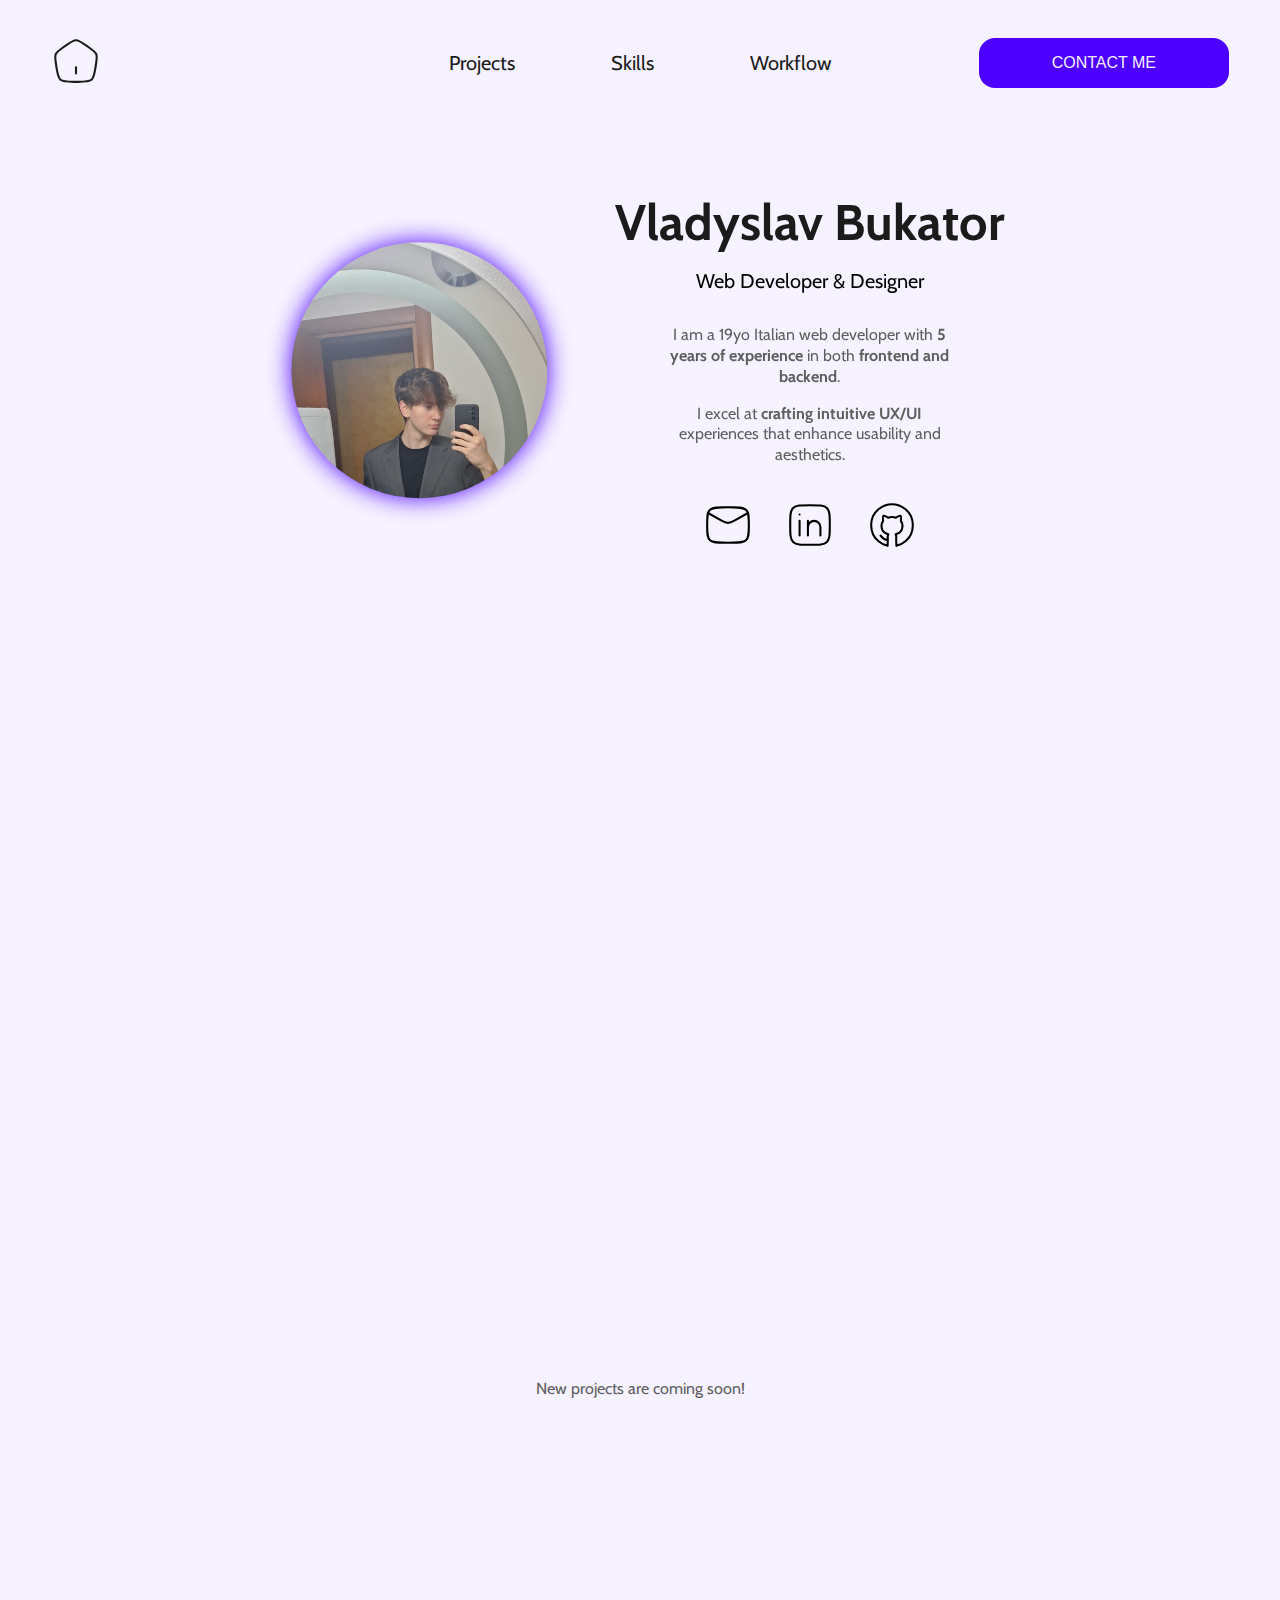
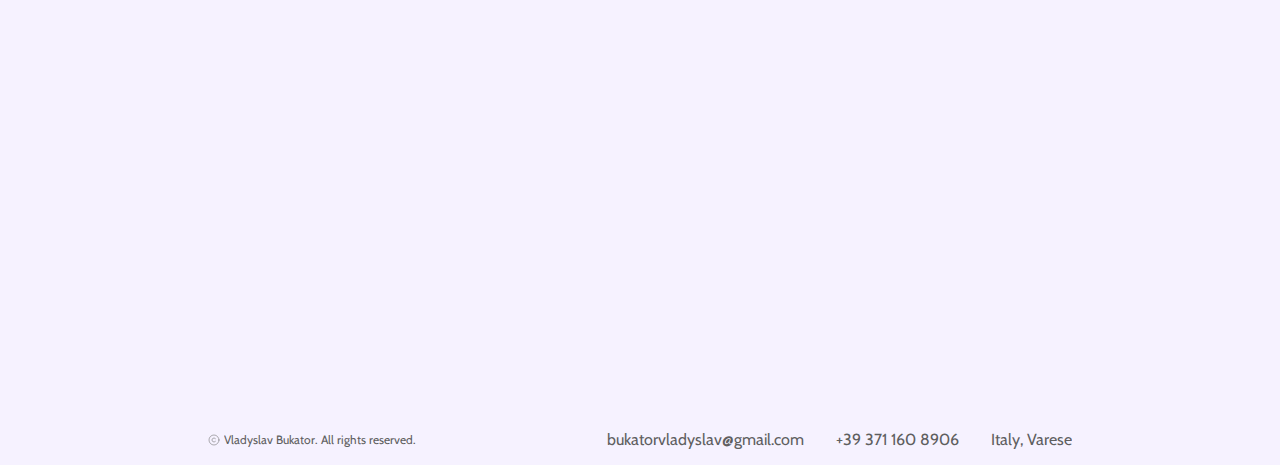
==== index.html @ 3d9e233d "rename" ====
<!DOCTYPE html>
<html lang="en">
    <head>
        <meta charset="UTF-8" />
        <meta name="viewport" content="width=device-width, initial-scale=1.0" />
        <link rel="stylesheet" href="styles.css" />
        <link rel="stylesheet" href="home.css" />
        <link rel="shortcut icon" href="favicon.png" type="image/x-icon" />
        <title>Portfolio</title>
    </head>
    <body>
        <header class="navbar-laptop">
            <nav>
                <div class="home-icon">
                    <a href="index.html">
                        <svg
                            xmlns="http://www.w3.org/2000/svg"
                            viewBox="0 0 24 24"
                            width=""
                            height=""
                            color="#000000"
                            fill="none"
                        >
                            <path
                                d="M2.35157 13.2135C1.99855 10.9162 1.82204 9.76763 2.25635 8.74938C2.69065 7.73112 3.65421 7.03443 5.58132 5.64106L7.02117 4.6C9.41847 2.86667 10.6171 2 12.0002 2C13.3832 2 14.5819 2.86667 16.9792 4.6L18.419 5.64106C20.3462 7.03443 21.3097 7.73112 21.744 8.74938C22.1783 9.76763 22.0018 10.9162 21.6488 13.2135L21.3478 15.1724C20.8473 18.4289 20.5971 20.0572 19.4292 21.0286C18.2613 22 16.5538 22 13.139 22H10.8614C7.44652 22 5.73909 22 4.57118 21.0286C3.40327 20.0572 3.15305 18.4289 2.65261 15.1724L2.35157 13.2135Z"
                                stroke="currentColor"
                                stroke-width="1"
                                stroke-linejoin="round"
                            />
                            <path
                                class="line"
                                d="M12.0002 18L12.0002 15"
                                stroke="currentColor"
                                stroke-width="1"
                                stroke-linecap="round"
                            />
                        </svg>
                    </a>
                </div>

                <div class="navbar-text">
                    <a class="navtext" href="#projects">Projects</a>
                    <a class="navtext" href="#skills">Skills</a>
                    <a class="navtext" href="#workflow">Workflow</a>
                </div>

                <a href="mailto:bukatorvladyslav@gmail.com">
                    <button class="button">CONTACT ME</button>
                </a>
            </nav>
        </header>

        <header class="navbar-mobile">
            <nav>
                <div class="home-icon">
                    <a href="index.html">
                        <svg
                            xmlns="http://www.w3.org/2000/svg"
                            viewBox="0 0 24 24"
                            width=""
                            height=""
                            color="#000000"
                            fill="none"
                        >
                            <path
                                d="M2.35157 13.2135C1.99855 10.9162 1.82204 9.76763 2.25635 8.74938C2.69065 7.73112 3.65421 7.03443 5.58132 5.64106L7.02117 4.6C9.41847 2.86667 10.6171 2 12.0002 2C13.3832 2 14.5819 2.86667 16.9792 4.6L18.419 5.64106C20.3462 7.03443 21.3097 7.73112 21.744 8.74938C22.1783 9.76763 22.0018 10.9162 21.6488 13.2135L21.3478 15.1724C20.8473 18.4289 20.5971 20.0572 19.4292 21.0286C18.2613 22 16.5538 22 13.139 22H10.8614C7.44652 22 5.73909 22 4.57118 21.0286C3.40327 20.0572 3.15305 18.4289 2.65261 15.1724L2.35157 13.2135Z"
                                stroke="currentColor"
                                stroke-width="1"
                                stroke-linejoin="round"
                            />
                            <path
                                class="line"
                                d="M12.0002 18L12.0002 15"
                                stroke="currentColor"
                                stroke-width="1"
                                stroke-linecap="round"
                            />
                        </svg>
                    </a>
                </div>

                <div class="menu-icon" id="menu" onclick="openMenu()">
                    <svg
                        xmlns="http://www.w3.org/2000/svg"
                        viewBox="0 0 24 24"
                        width=""
                        height=""
                        color="#000000"
                        fill="none"
                    >
                        <path
                            id="lineToggle"
                            d="M4 5L16 5"
                            stroke="currentColor"
                            stroke-width="1"
                            stroke-linecap="round"
                            stroke-linejoin="round"
                        />
                        <path
                            d="M4 12L20 12"
                            stroke="currentColor"
                            stroke-width="1"
                            stroke-linecap="round"
                            stroke-linejoin="round"
                        />
                        <path
                            id="lineToggle2"
                            d="M4 19L12 19"
                            stroke="currentColor"
                            stroke-width="1"
                            stroke-linecap="round"
                            stroke-linejoin="round"
                        />
                    </svg>
                </div>
            </nav>

            <div class="menu-content" id="menuContent">
                <div class="links">
                    <a class="navtext" href="#projects" onclick="openMenu()"
                        >Projects</a
                    >
                    <a class="navtext" href="#skills" onclick="openMenu()"
                        >Skills</a
                    >
                    <a class="navtext" href="#workflow" onclick="openMenu()"
                        >Workflow</a
                    >
                    <a
                        class="navtext"
                        href="mailto:bukatorvladyslav@gmail.com"
                        onclick="openMenu()"
                        >Contact Me</a
                    >
                </div>
            </div>
        </header>

        <div class="layout-grid">
            <section class="hero">
                <div class="hero-content hidden">
                    <div class="profile-picture">
                        <img src="profile-pic.jpg" alt="" />
                    </div>
                    <div class="info">
                        <div class="top">
                            <h1>Vladyslav Bukator</h1>
                            <p>Web Developer & Designer</p>
                        </div>
                        <div class="middle">
                            <p>
                                I am a 19yo Italian web developer with
                                <strong>5 years of experience</strong> in both
                                <strong>frontend and backend</strong>.
                            </p>
                            <p>
                                I excel at
                                <strong>crafting intuitive UX/UI</strong>
                                experiences that enhance usability and
                                aesthetics.
                            </p>
                        </div>
                        <div class="bottom">
                            <a href="mailto:bukatorvladyslav@gmail.com">
                                <svg
                                    xmlns="http://www.w3.org/2000/svg"
                                    viewBox="0 0 24 24"
                                    width=""
                                    height=""
                                    color="#000000"
                                    fill="none"
                                >
                                    <path
                                        d="M2.01577 13.4756C2.08114 16.5412 2.11383 18.0739 3.24496 19.2094C4.37608 20.3448 5.95033 20.3843 9.09883 20.4634C11.0393 20.5122 12.9607 20.5122 14.9012 20.4634C18.0497 20.3843 19.6239 20.3448 20.7551 19.2094C21.8862 18.0739 21.9189 16.5412 21.9842 13.4756C22.0053 12.4899 22.0053 11.5101 21.9842 10.5244C21.9189 7.45886 21.8862 5.92609 20.7551 4.79066C19.6239 3.65523 18.0497 3.61568 14.9012 3.53657C12.9607 3.48781 11.0393 3.48781 9.09882 3.53656C5.95033 3.61566 4.37608 3.65521 3.24495 4.79065C2.11382 5.92608 2.08114 7.45885 2.01576 10.5244C1.99474 11.5101 1.99475 12.4899 2.01577 13.4756Z"
                                        stroke="currentColor"
                                        stroke-width="1"
                                        stroke-linejoin="round"
                                    />
                                    <path
                                        class="svg-line"
                                        d="M2 6L8.91302 9.91697C11.4616 11.361 12.5384 11.361 15.087 9.91697L22 6"
                                        stroke="currentColor"
                                        stroke-width="1"
                                        stroke-linejoin="round"
                                    />
                                </svg>
                            </a>

                            <a
                                href="https://www.linkedin.com/in/vladyslav-bukator-992354337/"
                                target="_blank"
                                ><svg
                                    xmlns="http://www.w3.org/2000/svg"
                                    viewBox="0 0 24 24"
                                    width=""
                                    height=""
                                    color="#000000"
                                    fill="none"
                                >
                                    <path
                                        d="M2.5 12C2.5 7.52166 2.5 5.28249 3.89124 3.89124C5.28249 2.5 7.52166 2.5 12 2.5C16.4783 2.5 18.7175 2.5 20.1088 3.89124C21.5 5.28249 21.5 7.52166 21.5 12C21.5 16.4783 21.5 18.7175 20.1088 20.1088C18.7175 21.5 16.4783 21.5 12 21.5C7.52166 21.5 5.28249 21.5 3.89124 20.1088C2.5 18.7175 2.5 16.4783 2.5 12Z"
                                        stroke="currentColor"
                                        stroke-width="1"
                                        stroke-linejoin="round"
                                    />
                                    <path
                                        class="svg-line"
                                        d="M7 10V17"
                                        stroke="currentColor"
                                        stroke-width="1"
                                        stroke-linecap="round"
                                        stroke-linejoin="round"
                                    />
                                    <path
                                        class="svg-line"
                                        d="M11 13V17M11 13C11 11.3431 12.3431 10 14 10C15.6569 10 17 11.3431 17 13V17M11 13V10"
                                        stroke="currentColor"
                                        stroke-width=""
                                        stroke-linecap="round"
                                        stroke-linejoin="round"
                                    />
                                    <path
                                        class="svg-line"
                                        d="M7.00801 7L6.99902 7"
                                        stroke="currentColor"
                                        stroke-width="1"
                                        stroke-linecap="round"
                                        stroke-linejoin="round"
                                    />
                                </svg>
                            </a>

                            <a
                                href="https://github.com/Vladdddy"
                                target="_blank"
                            >
                                <svg
                                    xmlns="http://www.w3.org/2000/svg"
                                    viewBox="0 0 24 24"
                                    width=""
                                    height=""
                                    color="#000000"
                                    fill="none"
                                >
                                    <path
                                        d="M6.51734 17.1132C6.91177 17.6905 8.10883 18.9228 9.74168 19.2333M9.86428 22C8.83582 21.8306 2 19.6057 2 12.0926C2 5.06329 8.0019 2 12.0008 2C15.9996 2 22 5.06329 22 12.0926C22 19.6057 15.1642 21.8306 14.1357 22C14.1357 22 13.9267 18.5826 14.0487 17.9969C14.1706 17.4113 13.7552 16.4688 13.7552 16.4688C14.7262 16.1055 16.2043 15.5847 16.7001 14.1874C17.0848 13.1032 17.3268 11.5288 16.2508 10.0489C16.2508 10.0489 16.5318 7.65809 15.9996 7.56548C15.4675 7.47287 13.8998 8.51192 13.8998 8.51192C13.4432 8.38248 12.4243 8.13476 12.0018 8.17939C11.5792 8.13476 10.5568 8.38248 10.1002 8.51192C10.1002 8.51192 8.53249 7.47287 8.00036 7.56548C7.46823 7.65809 7.74917 10.0489 7.74917 10.0489C6.67316 11.5288 6.91516 13.1032 7.2999 14.1874C7.79575 15.5847 9.27384 16.1055 10.2448 16.4688C10.2448 16.4688 9.82944 17.4113 9.95135 17.9969C10.0733 18.5826 9.86428 22 9.86428 22Z"
                                        stroke="currentColor"
                                        stroke-width="1"
                                        stroke-linecap="round"
                                        stroke-linejoin="round"
                                    />
                                </svg>
                            </a>
                        </div>
                    </div>
                </div>
            </section>

            <section class="projects-section" id="projects">
                <div class="projects-content">
                    <div class="project-div hidden">
                        <a href="tailor.html">
                            <div class="img-project">
                                <img src="img-projects/tailor.jpg" alt="" />
                            </div>
                        </a>

                        <div class="info-project">
                            <h1>Giovanna & Graciela Sartoria</h1>
                            <p>
                                A refined and elegant website for a local
                                tailor's shop.
                            </p>
                            <div class="buttons">
                                <a href="tailor.html">
                                    <button class="button read-more-btn">
                                        read more
                                        <svg
                                            xmlns="http://www.w3.org/2000/svg"
                                            viewBox="0 0 24 24"
                                            width=""
                                            height=""
                                            color="#000000"
                                            fill="none"
                                        >
                                            <path
                                                d="M20.0001 11.9998L4.00012 11.9998"
                                                stroke="currentColor"
                                                stroke-width="1.5"
                                                stroke-linecap="round"
                                                stroke-linejoin="round"
                                            />
                                            <path
                                                d="M15.0003 17C15.0003 17 20.0002 13.3176 20.0002 12C20.0002 10.6824 15.0002 7 15.0002 7"
                                                stroke="currentColor"
                                                stroke-width="1.5"
                                                stroke-linecap="round"
                                                stroke-linejoin="round"
                                            />
                                        </svg>
                                    </button>
                                </a>

                                <button
                                    class="button live"
                                    title="Project is not yet online"
                                >
                                    live website
                                    <svg
                                        xmlns="http://www.w3.org/2000/svg"
                                        viewBox="0 0 24 24"
                                        width=""
                                        height=""
                                        color="#000000"
                                        fill="none"
                                    >
                                        <path
                                            d="M18.8906 12.846C18.5371 14.189 16.8667 15.138 13.5257 17.0361C10.296 18.8709 8.6812 19.7884 7.37983 19.4196C6.8418 19.2671 6.35159 18.9776 5.95624 18.5787C5 17.6139 5 15.7426 5 12C5 8.2574 5 6.3861 5.95624 5.42132C6.35159 5.02245 6.8418 4.73288 7.37983 4.58042C8.6812 4.21165 10.296 5.12907 13.5257 6.96393C16.8667 8.86197 18.5371 9.811 18.8906 11.154C19.0365 11.7084 19.0365 12.2916 18.8906 12.846Z"
                                            stroke="currentColor"
                                            stroke-width="1.5"
                                            stroke-linejoin="round"
                                        />
                                    </svg>
                                </button>
                            </div>
                        </div>
                    </div>

                    <div class="project-div hidden">
                        <a href="samsung.html">
                            <div class="img-project">
                                <img src="img-projects/samsung.jpg" alt="" />
                            </div>
                        </a>

                        <div class="info-project">
                            <h1>Samsung Galaxy Book3 360</h1>
                            <p>
                                A promotional website showcasing Samsung's
                                notebook.
                            </p>
                            <div class="buttons">
                                <a href="samsung.html">
                                    <button class="button read-more-btn">
                                        read more
                                        <svg
                                            xmlns="http://www.w3.org/2000/svg"
                                            viewBox="0 0 24 24"
                                            width=""
                                            height=""
                                            color="#000000"
                                            fill="none"
                                        >
                                            <path
                                                d="M20.0001 11.9998L4.00012 11.9998"
                                                stroke="currentColor"
                                                stroke-width="1.5"
                                                stroke-linecap="round"
                                                stroke-linejoin="round"
                                            />
                                            <path
                                                d="M15.0003 17C15.0003 17 20.0002 13.3176 20.0002 12C20.0002 10.6824 15.0002 7 15.0002 7"
                                                stroke="currentColor"
                                                stroke-width="1.5"
                                                stroke-linecap="round"
                                                stroke-linejoin="round"
                                            />
                                        </svg>
                                    </button>
                                </a>

                                <button
                                    class="button live"
                                    title="Project is not yet online"
                                >
                                    live website
                                    <svg
                                        xmlns="http://www.w3.org/2000/svg"
                                        viewBox="0 0 24 24"
                                        width=""
                                        height=""
                                        color="#000000"
                                        fill="none"
                                    >
                                        <path
                                            d="M18.8906 12.846C18.5371 14.189 16.8667 15.138 13.5257 17.0361C10.296 18.8709 8.6812 19.7884 7.37983 19.4196C6.8418 19.2671 6.35159 18.9776 5.95624 18.5787C5 17.6139 5 15.7426 5 12C5 8.2574 5 6.3861 5.95624 5.42132C6.35159 5.02245 6.8418 4.73288 7.37983 4.58042C8.6812 4.21165 10.296 5.12907 13.5257 6.96393C16.8667 8.86197 18.5371 9.811 18.8906 11.154C19.0365 11.7084 19.0365 12.2916 18.8906 12.846Z"
                                            stroke="currentColor"
                                            stroke-width="1.5"
                                            stroke-linejoin="round"
                                        />
                                    </svg>
                                </button>
                            </div>
                        </div>
                    </div>

                    <p class="projects-text">New projects are coming soon!</p>
                </div>
            </section>

            <section class="skills-section" id="skills">
                <div class="title-skills hidden">
                    <h1>Key Strengths</h1>
                    <p>
                        I approach my work with professionalism and dedication.
                        These are my areas of expertise.
                    </p>
                </div>

                <div class="skills-cont">
                    <div class="skill-div hidden">
                        <div class="big-skill-title">
                            <h1>UX/UI Design</h1>
                            <div class="absolute-img">
                                <img src="img-skills/web-design.png" alt="" />
                            </div>
                        </div>
                        <div class="list">
                            <div class="element">
                                <p class="skill-num">01.</p>
                                <p>Wireframing</p>
                            </div>

                            <div class="element">
                                <p class="skill-num">02.</p>
                                <p>Prototyping</p>
                            </div>

                            <div class="element">
                                <p class="skill-num">03.</p>
                                <p>Figma</p>
                            </div>

                            <div class="element">
                                <p class="skill-num">04.</p>
                                <p>Photoshop</p>
                            </div>

                            <div class="element">
                                <p class="skill-num">05.</p>
                                <p>Illustrator</p>
                            </div>
                        </div>
                    </div>

                    <div class="skill-div reverse hidden">
                        <div class="list">
                            <div class="element">
                                <p class="skill-num">01.</p>
                                <p>HTML</p>
                            </div>

                            <div class="element">
                                <p class="skill-num">02.</p>
                                <p>CSS</p>
                            </div>

                            <div class="element">
                                <p class="skill-num">03.</p>
                                <p>Javascript</p>
                            </div>

                            <div class="element">
                                <p class="skill-num">04.</p>
                                <p>Typescript</p>
                            </div>
                        </div>
                        <div class="big-skill-title">
                            <h1>Web Dev</h1>
                            <div class="absolute-img">
                                <img src="img-skills/responsive.png" alt="" />
                            </div>
                        </div>
                    </div>

                    <div class="skill-div hidden">
                        <div class="big-skill-title">
                            <h1>Backend</h1>
                            <div class="absolute-img">
                                <img
                                    src="img-skills/tools-and-utensils.png"
                                    alt=""
                                />
                            </div>
                        </div>
                        <div class="list">
                            <div class="element">
                                <p class="skill-num">01.</p>
                                <p>Java</p>
                            </div>

                            <div class="element">
                                <p class="skill-num">02.</p>
                                <p>Python</p>
                            </div>

                            <div class="element">
                                <p class="skill-num">03.</p>
                                <p>C</p>
                            </div>

                            <div class="element">
                                <p class="skill-num">04.</p>
                                <p>Php</p>
                            </div>

                            <div class="element">
                                <p class="skill-num">05.</p>
                                <p>SQL</p>
                            </div>
                        </div>
                    </div>

                    <div class="skill-div reverse hidden">
                        <div class="list">
                            <div class="element">
                                <p class="skill-num">01.</p>
                                <p>Git</p>
                            </div>

                            <div class="element">
                                <p class="skill-num">02.</p>
                                <p>Github</p>
                            </div>
                        </div>
                        <div class="big-skill-title">
                            <h1>Version Control</h1>
                            <div class="absolute-img">
                                <img src="img-skills/git.png" alt="" />
                            </div>
                        </div>
                    </div>
                </div>
            </section>

            <section class="workflow-section" id="workflow">
                <div class="accordion-content hidden">
                    <div class="accordion-element" onclick="accordion1()">
                        <div class="top">
                            <div class="left">
                                <p>01.</p>
                                <div class="title-workflow">
                                    <svg
                                        xmlns="http://www.w3.org/2000/svg"
                                        viewBox="0 0 24 24"
                                        width=""
                                        height=""
                                        color="#000000"
                                        fill="none"
                                    >
                                        <path
                                            d="M16.0001 16.5L20 20.5"
                                            stroke="currentColor"
                                            stroke-width="1"
                                            stroke-linecap="round"
                                            stroke-linejoin="round"
                                        />
                                        <path
                                            d="M18 11.5C18 15.366 14.866 18.5 11 18.5C7.13401 18.5 4 15.366 4 11.5C4 7.63404 7.13401 4.50003 11 4.50003"
                                            stroke="currentColor"
                                            stroke-width="1"
                                            stroke-linecap="round"
                                            stroke-linejoin="round"
                                        />
                                        <path
                                            d="M15.5 3.50003L15.7579 4.19706C16.0961 5.11105 16.2652 5.56805 16.5986 5.90142C16.932 6.2348 17.389 6.4039 18.303 6.74211L19 7.00003L18.303 7.25795C17.389 7.59616 16.932 7.76527 16.5986 8.09864C16.2652 8.43201 16.0961 8.88901 15.7579 9.803L15.5 10.5L15.2421 9.803C14.9039 8.88901 14.7348 8.43201 14.4014 8.09864C14.068 7.76527 13.611 7.59616 12.697 7.25795L12 7.00003L12.697 6.74211C13.611 6.4039 14.068 6.2348 14.4014 5.90142C14.7348 5.56805 14.9039 5.11105 15.2421 4.19706L15.5 3.50003Z"
                                            stroke="currentColor"
                                            stroke-width="1"
                                            stroke-linecap="round"
                                            stroke-linejoin="round"
                                        />
                                    </svg>
                                    <h1>UX Research</h1>
                                </div>
                            </div>

                            <svg
                                xmlns="http://www.w3.org/2000/svg"
                                viewBox="0 0 24 24"
                                width=""
                                height=""
                                color="#000000"
                                fill="none"
                            >
                                <path
                                    id="addLine1"
                                    class="add-line"
                                    d="M12 4V20"
                                    stroke="currentColor"
                                    stroke-width="2"
                                    stroke-linecap="round"
                                    stroke-linejoin="round"
                                />
                                <path
                                    d="M4 12H20"
                                    stroke="currentColor"
                                    stroke-width="2"
                                    stroke-linecap="round"
                                    stroke-linejoin="round"
                                />
                            </svg>
                        </div>

                        <div class="bottom" id="bottom1">
                            <p>
                                I approach UX research with a user-centered
                                mindset, ensuring that every design decision is
                                backed by data and real user insights.
                            </p>
                            <p>
                                My process begins with understanding the target
                                audience through competitor analysis, user
                                interviews, and surveys. I then create user
                                personas and journey maps to identify weak
                                points and opportunities for improvement.
                            </p>
                        </div>
                    </div>

                    <div class="accordion-element" onclick="accordion2()">
                        <div class="top">
                            <div class="left">
                                <p>02.</p>
                                <div class="title-workflow">
                                    <svg
                                        xmlns="http://www.w3.org/2000/svg"
                                        viewBox="0 0 24 24"
                                        width=""
                                        height=""
                                        color="#000000"
                                        fill="none"
                                    >
                                        <path
                                            d="M12.4417 14.553L10.1358 17.2531C9.14121 18.4177 8.6439 19 8 19C7.3561 19 6.85879 18.4177 5.86418 17.2531L3.55829 14.553C2.51943 13.3366 2 12.7284 2 12C2 11.2716 2.51943 10.6634 3.55829 9.44699L5.86418 6.74694C6.85879 5.58231 7.3561 5 8 5C8.6439 5 9.14121 5.58231 10.1358 6.74694L12.4417 9.44699C13.4806 10.6634 14 11.2716 14 12C14 12.7284 13.4806 13.3366 12.4417 14.553Z"
                                            stroke="currentColor"
                                            stroke-width="1"
                                            stroke-linecap="round"
                                            stroke-linejoin="round"
                                        />
                                        <path
                                            d="M13 19L16.5118 14.6032C17.5039 13.361 18 12.7398 18 12C18 11.2602 17.5039 10.639 16.5118 9.39683L13 5"
                                            stroke="currentColor"
                                            stroke-width="1"
                                            stroke-linecap="round"
                                            stroke-linejoin="round"
                                        />
                                        <path
                                            d="M17 19L20.5118 14.6032C21.5039 13.361 22 12.7398 22 12C22 11.2602 21.5039 10.639 20.5118 9.39683L17 5"
                                            stroke="currentColor"
                                            stroke-width="1"
                                            stroke-linecap="round"
                                            stroke-linejoin="round"
                                        />
                                    </svg>
                                    <h1>Wireframe and Prototyping</h1>
                                </div>
                            </div>

                            <svg
                                xmlns="http://www.w3.org/2000/svg"
                                viewBox="0 0 24 24"
                                width=""
                                height=""
                                color="#000000"
                                fill="none"
                            >
                                <path
                                    id="addLine2"
                                    class="add-line"
                                    d="M12 4V20"
                                    stroke="currentColor"
                                    stroke-width="2"
                                    stroke-linecap="round"
                                    stroke-linejoin="round"
                                />
                                <path
                                    d="M4 12H20"
                                    stroke="currentColor"
                                    stroke-width="2"
                                    stroke-linecap="round"
                                    stroke-linejoin="round"
                                />
                            </svg>
                        </div>

                        <div class="bottom" id="bottom2">
                            <p>
                                I start by defining the information architecture
                                and layout through low-fidelity wireframes,
                                ensuring a logical and seamless user flow.
                            </p>
                            <p>
                                Using Figma, I create interactive prototypes to
                                simulate real user experiences, allowing for
                                early testing and feedback.
                            </p>
                            <p>
                                This iterative process ensures that the final
                                design is both functional and visually
                                compelling before development begins.
                            </p>
                        </div>
                    </div>

                    <div class="accordion-element" onclick="accordion3()">
                        <div class="top">
                            <div class="left">
                                <p>03.</p>
                                <div class="title-workflow">
                                    <svg
                                        xmlns="http://www.w3.org/2000/svg"
                                        viewBox="0 0 24 24"
                                        width=""
                                        height=""
                                        color="#000000"
                                        fill="none"
                                    >
                                        <path
                                            d="M7.49478 13.753C10.5833 10.1644 17.5788 3.15478 20.5387 3.00445C22.3699 2.82906 18.7218 9.32547 10.0785 16.4339M11.4581 10.0449L13.7157 12.3249M3 20.8546C3.70948 18.3472 3.26187 19.5794 3.50407 16.6919C3.63306 16.2644 3.89258 14.9377 5.51358 14.2765C7.35618 13.5249 8.70698 14.6611 9.05612 15.195C10.0847 16.3102 10.2039 17.6952 9.05612 19.2774C7.9083 20.8596 4.50352 21.2527 3 20.8546Z"
                                            stroke="currentColor"
                                            stroke-width="1"
                                            stroke-linecap="round"
                                            stroke-linejoin="round"
                                        />
                                    </svg>
                                    <h1>Design</h1>
                                </div>
                            </div>

                            <svg
                                xmlns="http://www.w3.org/2000/svg"
                                viewBox="0 0 24 24"
                                width=""
                                height=""
                                color="#000000"
                                fill="none"
                            >
                                <path
                                    id="addLine3"
                                    class="add-line"
                                    d="M12 4V20"
                                    stroke="currentColor"
                                    stroke-width="2"
                                    stroke-linecap="round"
                                    stroke-linejoin="round"
                                />
                                <path
                                    d="M4 12H20"
                                    stroke="currentColor"
                                    stroke-width="2"
                                    stroke-linecap="round"
                                    stroke-linejoin="round"
                                />
                            </svg>
                        </div>

                        <div class="bottom" id="bottom3">
                            <p>
                                Finally, I integrate all the previous steps to
                                create a detailed and well-considered design,
                                informed by thorough research and insights. For
                                each client, I typically present 2 design
                                options, allowing them to choose the one that
                                best aligns with their vision.
                            </p>
                            <p>
                                The design process generally takes between 1 to
                                2 weeks to complete, with smaller projects
                                requiring only a few days for finalization.
                            </p>
                        </div>
                    </div>

                    <div class="accordion-element" onclick="accordion4()">
                        <div class="top">
                            <div class="left">
                                <p>04.</p>
                                <div class="title-workflow">
                                    <svg
                                        xmlns="http://www.w3.org/2000/svg"
                                        viewBox="0 0 24 24"
                                        width=""
                                        height=""
                                        color="#000000"
                                        fill="none"
                                    >
                                        <path
                                            d="M20 14.5V6.5C20 4.61438 20 3.67157 19.4142 3.08579C18.8284 2.5 17.8856 2.5 16 2.5H8C6.11438 2.5 5.17157 2.5 4.58579 3.08579C4 3.67157 4 4.61438 4 6.5V14.5"
                                            stroke="currentColor"
                                            stroke-width="1"
                                            stroke-linecap="round"
                                            stroke-linejoin="round"
                                        />
                                        <path
                                            d="M3.49762 15.5154L4.01953 14.5H19.9518L20.5023 15.5154C21.9452 18.177 22.3046 19.5077 21.7561 20.5039C21.2077 21.5 19.7536 21.5 16.8454 21.5L7.15462 21.5C4.24642 21.5 2.79231 21.5 2.24387 20.5039C1.69543 19.5077 2.05474 18.177 3.49762 15.5154Z"
                                            stroke="currentColor"
                                            stroke-width="1"
                                            stroke-linecap="round"
                                            stroke-linejoin="round"
                                        />
                                        <path
                                            d="M15.5 7L16.4199 7.79289C16.8066 8.12623 17 8.29289 17 8.5C17 8.70711 16.8066 8.87377 16.4199 9.20711L15.5 10"
                                            stroke="currentColor"
                                            stroke-width="1"
                                            stroke-linecap="round"
                                            stroke-linejoin="round"
                                        />
                                        <path
                                            d="M8.5 7L7.58009 7.79289C7.19337 8.12623 7 8.29289 7 8.5C7 8.70711 7.19336 8.87377 7.58009 9.20711L8.5 10"
                                            stroke="currentColor"
                                            stroke-width="1"
                                            stroke-linecap="round"
                                            stroke-linejoin="round"
                                        />
                                        <path
                                            d="M13 6L11 11"
                                            stroke="currentColor"
                                            stroke-width="1"
                                            stroke-linecap="round"
                                            stroke-linejoin="round"
                                        />
                                    </svg>
                                    <h1>Development</h1>
                                </div>
                            </div>

                            <svg
                                xmlns="http://www.w3.org/2000/svg"
                                viewBox="0 0 24 24"
                                width=""
                                height=""
                                color="#000000"
                                fill="none"
                            >
                                <path
                                    id="addLine4"
                                    class="add-line"
                                    d="M12 4V20"
                                    stroke="currentColor"
                                    stroke-width="2"
                                    stroke-linecap="round"
                                    stroke-linejoin="round"
                                />
                                <path
                                    d="M4 12H20"
                                    stroke="currentColor"
                                    stroke-width="2"
                                    stroke-linecap="round"
                                    stroke-linejoin="round"
                                />
                            </svg>
                        </div>

                        <div class="bottom" id="bottom4">
                            <p>
                                Once the design is finalized, I move into the
                                development phase, translating the design into a
                                fully functional website.
                            </p>
                            <p>
                                I write clean, efficient code, ensuring
                                cross-browser compatibility, optimal
                                performance, and responsiveness across all
                                devices.
                            </p>
                            <p>
                                The coding process involves implementing
                                front-end technologies such as HTML, CSS and
                                JavaScript, as well as back-end functionality
                                where needed.
                            </p>
                        </div>
                    </div>
                </div>
            </section>

            <footer>
                <div class="footer-content">
                    <div class="copyright">
                        <svg
                            xmlns="http://www.w3.org/2000/svg"
                            width=""
                            height=""
                            viewBox="0 0 24 24"
                            fill="none"
                            stroke="currentColor"
                            stroke-width="1"
                            stroke-linecap="round"
                            stroke-linejoin="round"
                            class="lucide lucide-copyright"
                        >
                            <circle cx="12" cy="12" r="10" />
                            <path d="M14.83 14.83a4 4 0 1 1 0-5.66" />
                        </svg>
                        <p>Vladyslav Bukator. All rights reserved.</p>
                    </div>
                    <div class="tags">
                        <p>bukatorvladyslav@gmail.com</p>
                        <p>+39 371 160 8906</p>
                        <p>Italy, Varese</p>
                    </div>
                </div>
            </footer>
        </div>

        <script src="script.js"></script>
        <script defer src="scroll.js"></script>
    </body>
</html>
---- styles.css ----
@import url("https://fonts.googleapis.com/css2?family=Cabin:ital,wght@0,400..700;1,400..700&display=swap");

* {
    box-sizing: border-box;
    margin: 0;
    padding: 0;
    overflow-x: hidden;
}

html {
    scroll-behavior: smooth;
}

::-webkit-scrollbar {
    width: 8px;
}

::selection {
    color: var(--background-color);
    background-color: var(--primary-color);
}

::-webkit-scrollbar-track {
    background: var(--primary-color-hover);
}

::-webkit-scrollbar-thumb {
    background: var(--primary-color);
}

::-webkit-scrollbar-thumb:hover {
    background: #621fff;
}

:root {
    /* Colors */
    --background-color: #f6f2ff;
    --text-color: #1b1b1b;
    --subtext-color: #5f5f5f;
    --primary-color: #4d00ff;
    --primary-color-hover: #4d00ff20;

    /* Font-sizes */
    --big-screen-size-100: 100px;
    --title-size-50: 50px;
    --smaller-title-size-30: 30px;
    --text-size-20: 20px;
    --small-text-size-16: 16px;
    --smaller-text-size-12: 12px;
}

body {
    background: var(--background-color);
    font-family: "Cabin", serif;
}

nav {
    display: flex;
    flex-direction: row;
    justify-content: space-between;
    align-items: center;
    margin: 4vh 4vw;
    position: relative;
    overflow: hidden;

    & .navtext {
        text-decoration: none;
        color: var(--text-color);
        font-size: var(--text-size-20);
        padding: 1rem;
        position: relative;
        transition: 0.3s all;

        &:hover {
            color: var(--primary-color);
        }

        &::after {
            content: "";
            display: block;
            position: absolute;
            width: 0%;
            height: 3px;
            background-color: var(--primary-color);
            bottom: 0;
            left: 50%;
            transform: translateX(-50%);
            transition: 0.3s all;
        }

        &:hover::after {
            width: 70%;
        }
    }

    & .navbar-text {
        display: flex;
        flex-direction: row;
        align-items: center;
        gap: 4rem;
        position: absolute;
        top: 50%;
        left: 50%;
        transform: translate(-50%, -50%);
    }

    & .home-icon {
        overflow: hidden;
    }

    & .home-icon svg {
        width: 50px;
        color: var(--text-color);
        fill: transparent;
        cursor: pointer;
        transition: 0.3s all;

        &:hover {
            scale: 1.1;
            color: var(--primary-color);
            fill: var(--primary-color);

            & .line {
                color: var(--background-color);
            }
        }
    }
}

.navbar-mobile {
    display: none;
}

& a {
    text-decoration: none;
}

.button {
    display: flex;
    flex-direction: row;
    justify-content: center;
    align-items: center;
    gap: 10px;
    width: 250px;
    height: 50px;
    border-radius: 16px;
    border: none;
    padding: 1rem;
    background: var(--primary-color);
    color: var(--background-color);
    font-size: var(--small-text-size-16);
    font-weight: 500;
    transition: 0.3s all;
    cursor: pointer;

    &:hover {
        background: var(--primary-color-hover);
        color: var(--primary-color);
    }

    & svg {
        width: 24px;
    }
}

.layout-grid {
    margin: 0 15vw;
}

/*---------Footer---------*/

footer {
    margin-top: 4rem;
}

.footer-content {
    display: flex;
    flex-direction: row;
    align-items: center;
    justify-content: space-between;
    padding: 1rem;

    & .copyright {
        display: flex;
        flex-direction: row;
        gap: 4px;
        align-items: center;
        font-size: var(--smaller-text-size-12);
        color: var(--subtext-color);

        & svg {
            width: 12px;
        }
    }

    & .tags {
        display: flex;
        flex-direction: row;
        align-items: center;
        gap: 2rem;
        font-size: var(--small-text-size-16);
        color: var(--subtext-color);
    }
}

.hidden {
    opacity: 0;
    transition: all 1s;
    filter: blur(4px);
    transform: translateY(100px);
}

.show {
    opacity: 1;
    filter: blur(0);
    transform: translateX(0);
}

/*-----------------------------Responsive mobile and tablet-----------------------------*/

@media only screen and (max-width: 1023px) {
    :root {
        /* Font-sizes */
        --big-screen-size-100: 40px;
        --title-size-50: 30px;
        --smaller-title-size-30: 20px;
        --text-size-20: 16px;
        --small-text-size-16: 12px;
        --smaller-text-size-12: 8px;
    }

    .layout-grid {
        margin: 0 4vw;
    }

    body {
        font-size: 8px;
    }

    nav {
        & .home-icon svg,
        .menu-icon svg {
            width: 40px;

            &:hover {
                scale: 1;
                color: var(--text-color);
                fill: transparent;

                & .line {
                    color: var(--text-color);
                }
            }
        }

        & .menu-icon svg {
            transform: rotate(-180deg);
        }
    }

    .navbar-mobile {
        display: block;

        & .menu-icon {
            z-index: 2;
        }
    }

    .navbar-laptop {
        display: none;
    }

    .menu-content {
        opacity: 0;
        width: 100vw;
        height: 100vh;
        position: fixed;
        top: 0;
        z-index: -1;
        background-color: var(--background-color);

        & .links {
            display: flex;
            flex-direction: column;
            gap: 2rem;
            position: absolute;
            top: 50%;
            left: 50%;
            transform: translate(-50%, -50%);

            & a {
                text-decoration: none;
                font-size: var(--smaller-title-size-30);
                color: var(--subtext-color);
            }
        }
    }

    .button {
        width: 90vw;
        font-size: var(--text-size-20);
    }

    /*---------Footer---------*/

    .footer-content {
        flex-direction: column-reverse;
        gap: 2rem;

        & .copyright {
            & svg {
                width: 8px;
            }
        }

        & .tags {
            flex-direction: column;
            gap: 1rem;
            font-size: var(--small-text-size-16);
        }
    }
}
---- home.css ----
/*---------Hero---------*/

.hero {
    height: 80vh;
}

.hero-content {
    display: flex;
    justify-content: center;
    flex-direction: row;
    align-items: center;
    gap: 4vw;
    margin-top: 4rem;
}

.info {
    display: flex;
    flex-direction: column;
    align-items: center;
    text-align: center;
    gap: 2rem;

    & .top {
        display: flex;
        flex-direction: column;
        gap: 1rem;

        & h1 {
            font-size: var(--title-size-50);
            color: var(--text-color);
        }

        & p {
            font-size: var(--text-size-20);
        }
    }

    & .middle {
        display: flex;
        flex-direction: column;
        gap: 1rem;

        & p {
            font-size: var(--small-text-size-16);
            color: var(--subtext-color);
            width: 24vw;
            line-height: 130%;
        }
    }

    & .bottom {
        overflow: hidden;
        display: flex;
        flex-direction: row;
        gap: 2rem;

        & a {
            overflow: hidden;
        }

        & svg {
            width: 50px;
            cursor: pointer;
            transition: 0.3s all;

            &:hover {
                scale: 1.1;
                color: var(--primary-color);
                fill: var(--primary-color);

                & .svg-line {
                    color: var(--background-color);
                }
            }
        }
    }
}

.profile-picture {
    filter: drop-shadow(0px 0px 12px var(--primary-color));
    animation: pfp-sizing 6s linear infinite;
    padding: 1rem;

    & img {
        width: 20vw;
        clip-path: circle();
    }
}

/*---------Projects---------*/

.projects-section {
    height: auto;
}

.projects-content {
    display: flex;
    flex-direction: column;
    align-items: center;
    gap: 4rem;
    overflow: hidden;

    & .projects-text {
        color: var(--subtext-color);
        font-size: var(--small-text-size-16);
    }

    & .project-div {
        display: flex;
        flex-direction: row;
        justify-content: space-between;
        align-items: center;
        gap: 4rem;

        & .img-project {
            width: 25vw;
            overflow: hidden;
            border-radius: 16px;

            & img {
                width: 25vw;
                border-radius: 1rem;
                cursor: pointer;
                transition: 0.3s all;

                &:hover {
                    scale: 1.1;
                    filter: brightness(50%);
                }
            }
        }

        & .info-project {
            display: flex;
            flex-direction: column;
            gap: 1rem;

            & h1 {
                font-size: var(--smaller-title-size-30);
                color: var(--text-color);
            }

            & p {
                font-size: var(--small-text-size-16);
                color: var(--subtext-color);
            }

            & a {
                text-decoration: none;
            }

            & .buttons {
                display: flex;
                flex-direction: row;
                gap: 1rem;
                margin-top: 1rem;

                & .read-more-btn {
                    width: 200px;
                    height: 50px;
                    border-radius: 16px;
                    border: 1px solid var(--text-color);
                    padding: 1rem;
                    background: transparent;
                    color: var(--text-color);
                    font-size: var(--small-text-size-16);
                    font-weight: 500;
                    transition: 0.3s all;
                    overflow: hidden;
                    cursor: pointer;

                    &:hover {
                        background: var(--primary-color);
                        color: var(--background-color);
                        border: 1px solid var(--primary-color);

                        & svg {
                            color: var(--background-color);
                        }
                    }
                }
            }

            & .live {
                width: 200px;
                cursor: not-allowed;

                & svg {
                    color: var(--background-color);
                    fill: var(--background-color);
                    transition: 0.3s all;
                }

                &:hover {
                    & svg {
                        color: var(--primary-color);
                        fill: var(--primary-color);
                    }
                }
            }
        }
    }
}

/*---------Skills---------*/

.skills-section {
    height: auto;
}

.title-skills {
    display: flex;
    flex-direction: column;
    text-align: center;
    gap: 1rem;
    margin-top: 8rem;

    & h1 {
        font-size: var(--title-size-50);
        color: var(--text-color);
    }

    & p {
        font-size: var(--small-text-size-16);
        color: var(--subtext-color);
    }
}

.skills-cont {
    display: flex;
    flex-direction: column;
    justify-content: center;
    gap: 8rem;
    margin-top: 8rem;
    overflow: hidden;
}

.skill-div {
    display: flex;
    flex-direction: row;
    justify-content: space-between;
    align-items: center;

    & .big-skill-title {
        position: relative;
        padding: 1rem;
        overflow: hidden;

        & h1 {
            font-size: var(--big-screen-size-100);
            color: var(--primary-color);
        }

        & .absolute-img {
            position: absolute;
            top: 50%;
            left: 50%;
            transform: translate(-50%, -50%);

            & img {
                width: 10vw;
                opacity: 0.1;
            }
        }
    }

    & .list {
        display: flex;
        flex-direction: column;
        gap: 1rem;

        & .element {
            display: flex;
            flex-direction: row;
            align-items: center;
            gap: 1rem;

            & .skill-num {
                font-size: var(--small-text-size-16);
                color: var(--subtext-color);
            }

            & p {
                font-size: var(--smaller-title-size-30);
            }
        }
    }
}

/*---------Workflow---------*/

.workflow-section {
    height: auto;
    margin: 8rem 0;
    position: relative;
    overflow: hidden;
}

.accordion-content {
    display: flex;
    flex-direction: column;
    justify-content: center;
    align-items: center;
    gap: 1rem;
    overflow: hidden;
}

.accordion-element {
    display: flex;
    flex-direction: column;
    align-items: center;
    background: var(--primary-color-hover);
    border-radius: 1rem;
    padding: 1rem;
    gap: 2rem;
    cursor: pointer;
    transition: 0.3s all;

    & .add-line {
        transition: 0.3s all;
    }

    & svg {
        width: 24px;
        color: var(--primary-color);
    }

    & .top {
        display: flex;
        flex-direction: row;
        align-items: center;
        width: 50vw;
        justify-content: space-between;
        user-select: none;
    }

    .bottom {
        display: none;
        flex-direction: column;
        justify-content: center;
        gap: 1rem;
        width: 50vw;

        & p {
            font-size: var(--small-text-size-16);
        }
    }

    & .left {
        display: flex;
        flex-direction: row;
        align-items: center;
        gap: 2rem;

        & p {
            color: var(--subtext-color);
            font-size: var(--small-text-size-16);
        }

        & .title-workflow {
            display: flex;
            flex-direction: row;
            align-items: center;
            gap: 1rem;

            & svg {
                width: 50px;
                color: var(--text-color);
            }

            & h1 {
                color: var(--text-color);
                font-size: var(--text-size-20);
            }
        }
    }
}

/*-----------------------------Responsive mobile-----------------------------*/

@media only screen and (max-width: 767px) {
    /*---------Hero---------*/

    .hero {
        height: 90vh;
    }

    .hero-content {
        flex-direction: column;
    }

    .info {
        & .top {
            gap: 0.5rem;
        }

        & .middle {
            & p {
                width: 80vw;
            }
        }

        & .bottom {
            gap: 1rem;

            & svg {
                width: 40px;

                &:hover {
                    scale: 1;
                    color: var(--text-color);
                    fill: transparent;

                    & .svg-line {
                        color: var(--text-color);
                    }
                }
            }
        }
    }

    .profile-picture {
        & img {
            width: 40vw;
        }
    }

    /*---------Projects---------*/

    .projects-section {
        height: auto;
    }

    .projects-content {
        gap: 4rem;

        & .project-div {
            flex-direction: column;
            gap: 1rem;

            & .img-project {
                width: 90vw;
                & img {
                    width: 90vw;

                    &:hover {
                        scale: 1;
                        filter: brightness(100%);
                    }
                }
            }

            & .info-project {
                & .buttons {
                    display: flex;
                    flex-direction: column;
                    gap: 1rem;
                    margin-top: 1rem;

                    & .read-more-btn {
                        width: 90vw;
                        font-size: var(--text-size-20);

                        &:hover {
                            background: transparent;
                            color: var(--text-color);
                            border: 1px solid var(--text-color);

                            & svg {
                                color: var(--text-color);
                            }
                        }
                    }
                }

                & .live {
                    width: 90vw;

                    & svg {
                        color: var(--background-color);
                        fill: var(--background-color);
                        transition: 0.3s all;
                    }

                    &:hover {
                        background: var(--primary-color);
                        color: var(--background-color);
                        & svg {
                            color: var(--background-color);
                            fill: var(--background-color);
                        }
                    }
                }
            }
        }
    }

    /*---------Skills---------*/

    .skills-cont {
        flex-direction: column;
        gap: 8rem;
    }

    .skill-div {
        flex-direction: column;
        gap: 2rem;

        & .big-skill-title {
            & h1 {
                text-align: center;
            }

            & .absolute-img {
                & img {
                    width: 4rem;
                }
            }
        }
    }

    .reverse {
        display: flex;
        flex-direction: column-reverse;
    }

    /*---------Workflow---------*/

    .accordion-element {
        gap: 1rem;

        & .add-line {
            transition: 0.3s all;
        }

        & svg {
            width: 24px;
            color: var(--primary-color);
        }

        & .top {
            display: flex;
            flex-direction: row;
            align-items: center;
            width: 80vw;
            justify-content: space-between;
            user-select: none;
        }

        .bottom {
            display: none;
            flex-direction: column;
            justify-content: center;
            gap: 1rem;
            width: 80vw;

            & p {
                font-size: var(--small-text-size-16);
            }
        }

        & .left {
            display: flex;
            flex-direction: row;
            align-items: center;
            gap: 0;

            & p {
                font-size: var(--small-text-size-16);
                padding: 0 1rem;
            }

            & .title-workflow {
                gap: 1rem;

                & svg {
                    width: 30px;
                }

                & h1 {
                    font-size: var(--small-text-size-16);
                }
            }
        }
    }
}

/*-----------------------------Responsive Tablet-----------------------------*/

@media only screen and (max-width: 1023px) {
    /*---------Hero---------*/

    .hero {
        height: 90vh;
    }

    .hero-content {
        flex-direction: column;
    }

    .info {
        & .top {
            gap: 0.5rem;
        }

        & .middle {
            & p {
                width: 80vw;
            }
        }

        & .bottom {
            gap: 1rem;

            & svg {
                width: 40px;

                &:hover {
                    scale: 1;
                    color: var(--text-color);
                    fill: transparent;

                    & .svg-line {
                        color: var(--text-color);
                    }
                }
            }
        }
    }

    .profile-picture {
        & img {
            width: 20vw;
        }
    }

    /*---------Projects---------*/

    .projects-section {
        height: auto;
    }

    .projects-content {
        gap: 4rem;

        & .project-div {
            flex-direction: column;
            gap: 1rem;

            & .img-project {
                width: 90vw;
                & img {
                    width: 90vw;

                    &:hover {
                        scale: 1;
                        filter: brightness(100%);
                    }
                }
            }

            & .info-project {
                & .buttons {
                    display: flex;
                    flex-direction: column;
                    gap: 1rem;
                    margin-top: 1rem;

                    & .read-more-btn {
                        width: 90vw;
                        font-size: var(--text-size-20);

                        &:hover {
                            background: transparent;
                            color: var(--text-color);
                            border: 1px solid var(--text-color);

                            & svg {
                                color: var(--text-color);
                            }
                        }
                    }
                }

                & .live {
                    width: 90vw;

                    & svg {
                        color: var(--background-color);
                        fill: var(--background-color);
                        transition: 0.3s all;
                    }

                    &:hover {
                        background: var(--primary-color);
                        color: var(--background-color);
                        & svg {
                            color: var(--background-color);
                            fill: var(--background-color);
                        }
                    }
                }
            }
        }
    }

    /*---------Skills---------*/

    .skills-cont {
        flex-direction: column;
        gap: 8rem;
    }

    .skill-div {
        flex-direction: column;
        gap: 2rem;

        & .big-skill-title {
            & h1 {
                text-align: center;
            }

            & .absolute-img {
                & img {
                    width: 4rem;
                }
            }
        }
    }

    .reverse {
        display: flex;
        flex-direction: column-reverse;
    }

    /*---------Workflow---------*/

    .accordion-element {
        gap: 1rem;

        & .add-line {
            transition: 0.3s all;
        }

        & svg {
            width: 24px;
            color: var(--primary-color);
        }

        & .top {
            display: flex;
            flex-direction: row;
            align-items: center;
            width: 80vw;
            justify-content: space-between;
            user-select: none;
        }

        .bottom {
            display: none;
            flex-direction: column;
            justify-content: center;
            gap: 1rem;
            width: 80vw;

            & p {
                font-size: var(--small-text-size-16);
            }
        }

        & .left {
            display: flex;
            flex-direction: row;
            align-items: center;
            gap: 0;

            & p {
                font-size: var(--small-text-size-16);
                padding: 0 1rem;
            }

            & .title-workflow {
                gap: 1rem;

                & svg {
                    width: 30px;
                }

                & h1 {
                    font-size: var(--small-text-size-16);
                }
            }
        }
    }
}

@keyframes pfp-sizing {
    0%,
    100% {
        filter: drop-shadow(0px 0px 8px var(--primary-color));
    }

    20%,
    30% {
        filter: drop-shadow(0px 0px 16px #b43bff);
    }

    50%,
    60% {
        filter: drop-shadow(0px 0px 16px #ff0073);
    }

    80% {
        filter: drop-shadow(0px 0px 12px var(--primary-color));
    }
}

@keyframes menu {
    0% {
        transform: translateX(100vw);
        filter: blur(12px);
        opacity: 0;
    }

    100% {
        transform: translateX(0);
        filter: blur(0);
        opacity: 1;
    }
}

@keyframes menuIcon {
    0% {
        opacity: 1;
    }

    100% {
        opacity: 0;
    }
}
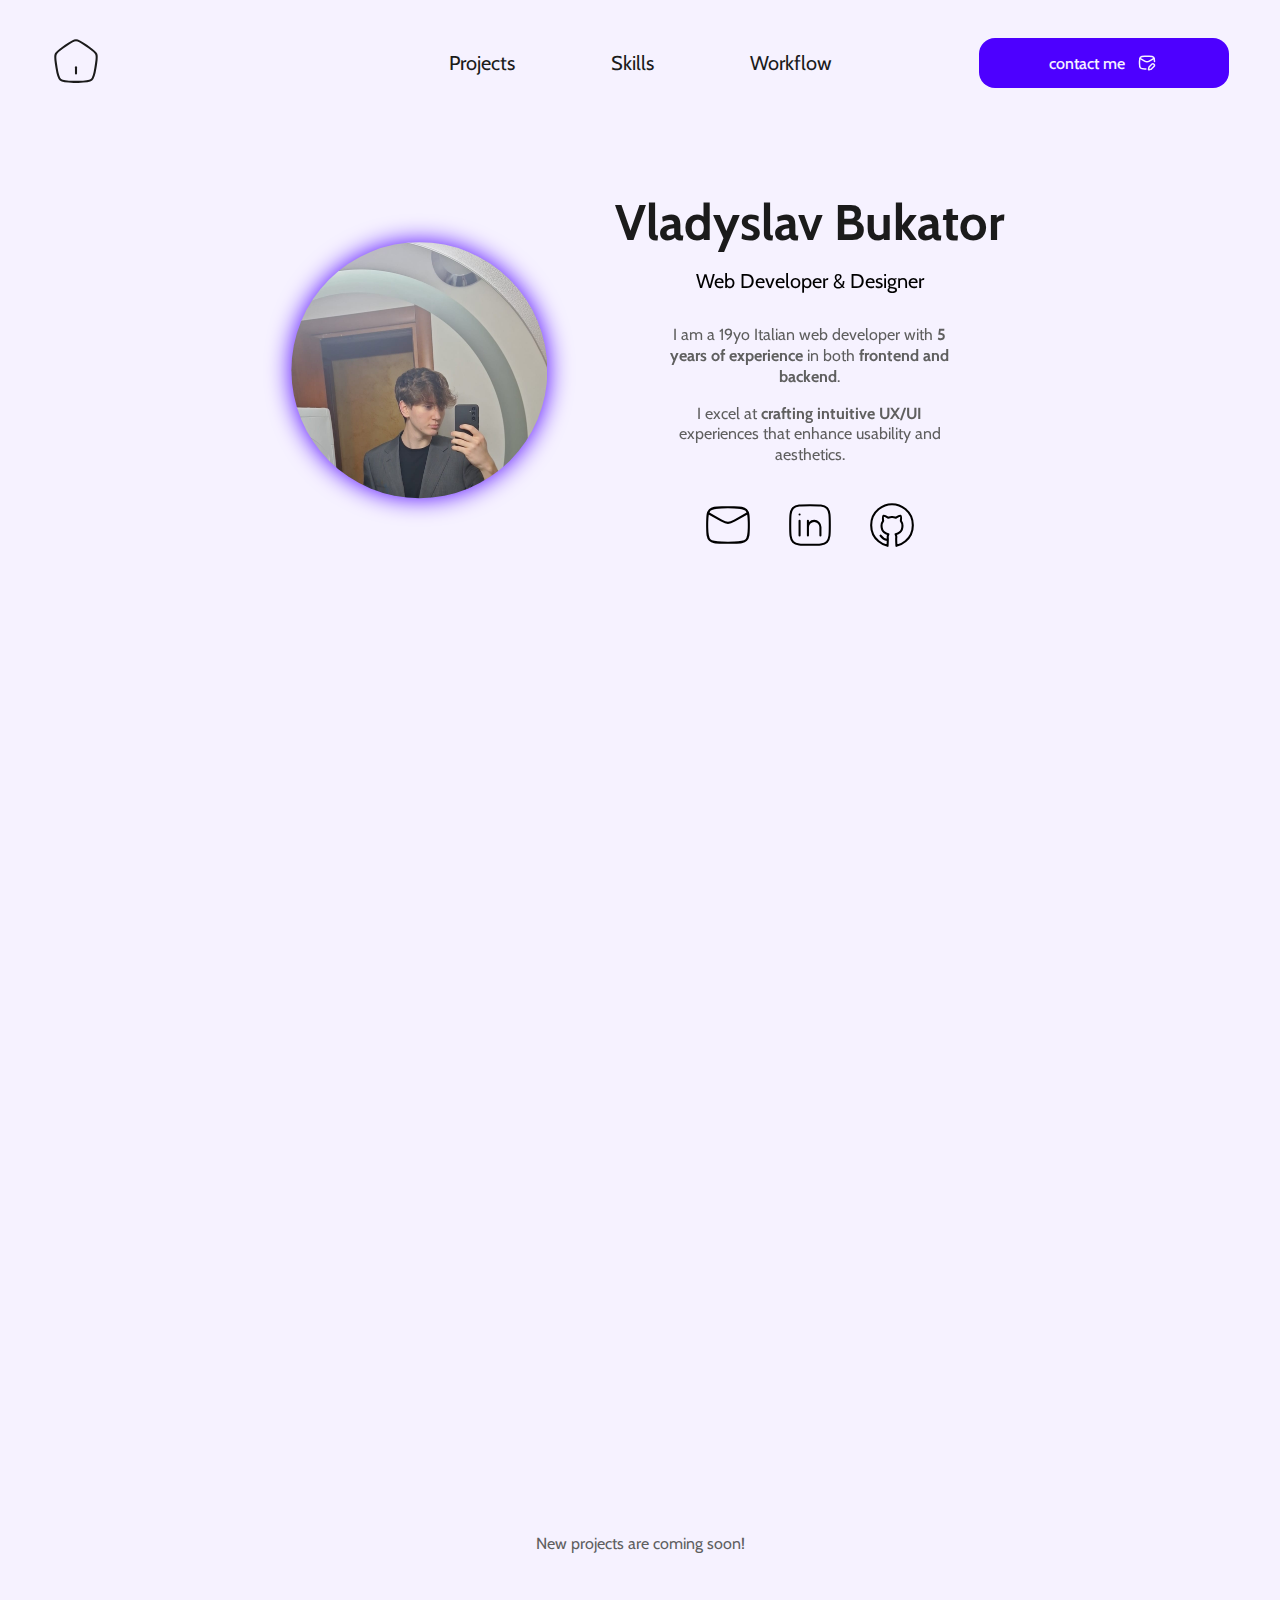
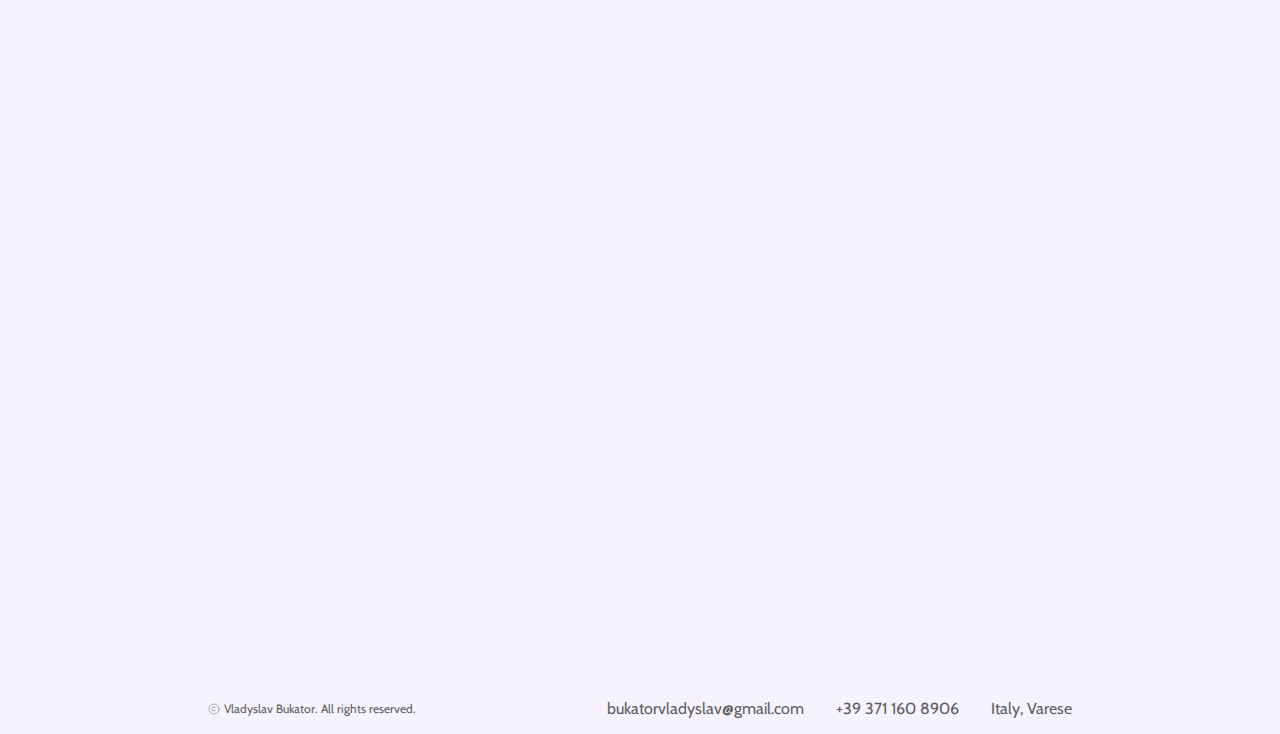
==== commit 802a59ee: "Adding a projects html page" ====
--- a/index.html
+++ b/index.html
@@ -45,7 +45,38 @@
                 </div>
 
                 <a href="mailto:bukatorvladyslav@gmail.com">
-                    <button class="button">CONTACT ME</button>
+                    <button class="button read-more-btn">
+                        contact me
+                        <svg
+                            xmlns="http://www.w3.org/2000/svg"
+                            viewBox="0 0 24 24"
+                            width=""
+                            height=""
+                            color=""
+                            fill="none"
+                        >
+                            <path
+                                d="M2 5.5L8.91302 9.41697C11.4616 10.861 12.5384 10.861 15.087 9.41697L22 5.5"
+                                stroke="currentColor"
+                                stroke-width="2"
+                                stroke-linejoin="round"
+                            />
+                            <path
+                                d="M21.9953 10.0284C21.9299 6.96114 21.8972 5.42749 20.7655 4.29141C19.6337 3.15532 18.0586 3.11574 14.9083 3.03659C12.9668 2.98781 11.0443 2.9878 9.10276 3.03658C5.95252 3.11573 4.3774 3.1553 3.24564 4.29139C2.11389 5.42748 2.08118 6.96113 2.01577 10.0284C1.99474 11.0147 1.99474 11.9951 2.01577 12.9814C2.08119 16.0487 2.11389 17.5823 3.24565 18.7184C4.3774 19.8545 5.95252 19.8941 9.10277 19.9732C9.57102 19.985 10.0382 19.9939 10.5047 20"
+                                stroke="currentColor"
+                                stroke-width="2"
+                                stroke-linecap="round"
+                                stroke-linejoin="round"
+                            />
+                            <path
+                                d="M20.8522 13.4391L21.5446 14.1315C22.1304 14.7172 22.1304 15.667 21.5446 16.2528L17.9172 19.9484C17.6319 20.2338 17.2669 20.4262 16.8702 20.5002L14.622 20.9883C14.2671 21.0653 13.951 20.7502 14.027 20.395L14.5056 18.1597C14.5796 17.763 14.772 17.398 15.0574 17.1126L18.7309 13.4391C19.3167 12.8533 20.2665 12.8533 20.8522 13.4391Z"
+                                stroke="currentColor"
+                                stroke-width="2"
+                                stroke-linecap="round"
+                                stroke-linejoin="round"
+                            />
+                        </svg>
+                    </button>
                 </a>
             </nav>
         </header>
@@ -258,6 +289,14 @@
 
             <section class="projects-section" id="projects">
                 <div class="projects-content">
+                    <div class="title-skills hidden">
+                        <h1>Latest Projects</h1>
+                        <p>
+                            I bring dedication and expertise to everything I do.
+                            Here are some cool projects I made.
+                        </p>
+                    </div>
+
                     <div class="project-div hidden">
                         <a href="tailor.html">
                             <div class="img-project">
@@ -301,27 +340,30 @@
                                     </button>
                                 </a>
 
-                                <button
-                                    class="button live"
-                                    title="Project is not yet online"
-                                >
-                                    live website
-                                    <svg
-                                        xmlns="http://www.w3.org/2000/svg"
-                                        viewBox="0 0 24 24"
-                                        width=""
-                                        height=""
-                                        color="#000000"
-                                        fill="none"
+                                <a href="https://github.com/Vladdddy/Projects">
+                                    <button
+                                        class="button live"
+                                        title="Project is not yet online"
                                     >
-                                        <path
-                                            d="M18.8906 12.846C18.5371 14.189 16.8667 15.138 13.5257 17.0361C10.296 18.8709 8.6812 19.7884 7.37983 19.4196C6.8418 19.2671 6.35159 18.9776 5.95624 18.5787C5 17.6139 5 15.7426 5 12C5 8.2574 5 6.3861 5.95624 5.42132C6.35159 5.02245 6.8418 4.73288 7.37983 4.58042C8.6812 4.21165 10.296 5.12907 13.5257 6.96393C16.8667 8.86197 18.5371 9.811 18.8906 11.154C19.0365 11.7084 19.0365 12.2916 18.8906 12.846Z"
-                                            stroke="currentColor"
-                                            stroke-width="1.5"
-                                            stroke-linejoin="round"
-                                        />
-                                    </svg>
-                                </button>
+                                        git repository
+                                        <svg
+                                            xmlns="http://www.w3.org/2000/svg"
+                                            viewBox="0 0 24 24"
+                                            width=""
+                                            height=""
+                                            color="#000000"
+                                            fill="none"
+                                        >
+                                            <path
+                                                d="M6.51734 17.1132C6.91177 17.6905 8.10883 18.9228 9.74168 19.2333M9.86428 22C8.83582 21.8306 2 19.6057 2 12.0926C2 5.06329 8.0019 2 12.0008 2C15.9996 2 22 5.06329 22 12.0926C22 19.6057 15.1642 21.8306 14.1357 22C14.1357 22 13.9267 18.5826 14.0487 17.9969C14.1706 17.4113 13.7552 16.4688 13.7552 16.4688C14.7262 16.1055 16.2043 15.5847 16.7001 14.1874C17.0848 13.1032 17.3268 11.5288 16.2508 10.0489C16.2508 10.0489 16.5318 7.65809 15.9996 7.56548C15.4675 7.47287 13.8998 8.51192 13.8998 8.51192C13.4432 8.38248 12.4243 8.13476 12.0018 8.17939C11.5792 8.13476 10.5568 8.38248 10.1002 8.51192C10.1002 8.51192 8.53249 7.47287 8.00036 7.56548C7.46823 7.65809 7.74917 10.0489 7.74917 10.0489C6.67316 11.5288 6.91516 13.1032 7.2999 14.1874C7.79575 15.5847 9.27384 16.1055 10.2448 16.4688C10.2448 16.4688 9.82944 17.4113 9.95135 17.9969C10.0733 18.5826 9.86428 22 9.86428 22Z"
+                                                stroke="currentColor"
+                                                stroke-width="1"
+                                                stroke-linecap="round"
+                                                stroke-linejoin="round"
+                                            />
+                                        </svg>
+                                    </button>
+                                </a>
                             </div>
                         </div>
                     </div>
@@ -369,37 +411,48 @@
                                     </button>
                                 </a>
 
-                                <button
-                                    class="button live"
-                                    title="Project is not yet online"
+                                <a
+                                    href="https://github.com/Vladdddy/Projects/tree/main/samsung-galaxy-book"
                                 >
-                                    live website
-                                    <svg
-                                        xmlns="http://www.w3.org/2000/svg"
-                                        viewBox="0 0 24 24"
-                                        width=""
-                                        height=""
-                                        color="#000000"
-                                        fill="none"
+                                    <button
+                                        class="button live"
+                                        title="Project is not yet online"
                                     >
-                                        <path
-                                            d="M18.8906 12.846C18.5371 14.189 16.8667 15.138 13.5257 17.0361C10.296 18.8709 8.6812 19.7884 7.37983 19.4196C6.8418 19.2671 6.35159 18.9776 5.95624 18.5787C5 17.6139 5 15.7426 5 12C5 8.2574 5 6.3861 5.95624 5.42132C6.35159 5.02245 6.8418 4.73288 7.37983 4.58042C8.6812 4.21165 10.296 5.12907 13.5257 6.96393C16.8667 8.86197 18.5371 9.811 18.8906 11.154C19.0365 11.7084 19.0365 12.2916 18.8906 12.846Z"
-                                            stroke="currentColor"
-                                            stroke-width="1.5"
-                                            stroke-linejoin="round"
-                                        />
-                                    </svg>
-                                </button>
+                                        git repository
+                                        <svg
+                                            xmlns="http://www.w3.org/2000/svg"
+                                            viewBox="0 0 24 24"
+                                            width=""
+                                            height=""
+                                            color="#000000"
+                                            fill="none"
+                                        >
+                                            <path
+                                                d="M6.51734 17.1132C6.91177 17.6905 8.10883 18.9228 9.74168 19.2333M9.86428 22C8.83582 21.8306 2 19.6057 2 12.0926C2 5.06329 8.0019 2 12.0008 2C15.9996 2 22 5.06329 22 12.0926C22 19.6057 15.1642 21.8306 14.1357 22C14.1357 22 13.9267 18.5826 14.0487 17.9969C14.1706 17.4113 13.7552 16.4688 13.7552 16.4688C14.7262 16.1055 16.2043 15.5847 16.7001 14.1874C17.0848 13.1032 17.3268 11.5288 16.2508 10.0489C16.2508 10.0489 16.5318 7.65809 15.9996 7.56548C15.4675 7.47287 13.8998 8.51192 13.8998 8.51192C13.4432 8.38248 12.4243 8.13476 12.0018 8.17939C11.5792 8.13476 10.5568 8.38248 10.1002 8.51192C10.1002 8.51192 8.53249 7.47287 8.00036 7.56548C7.46823 7.65809 7.74917 10.0489 7.74917 10.0489C6.67316 11.5288 6.91516 13.1032 7.2999 14.1874C7.79575 15.5847 9.27384 16.1055 10.2448 16.4688C10.2448 16.4688 9.82944 17.4113 9.95135 17.9969C10.0733 18.5826 9.86428 22 9.86428 22Z"
+                                                stroke="currentColor"
+                                                stroke-width="1"
+                                                stroke-linecap="round"
+                                                stroke-linejoin="round"
+                                            />
+                                        </svg>
+                                    </button>
+                                </a>
                             </div>
                         </div>
                     </div>
 
                     <p class="projects-text">New projects are coming soon!</p>
+
+                    <a href="projects.html">
+                        <button class="button read-more-btn">
+                            see all projects
+                        </button>
+                    </a>
                 </div>
             </section>
 
             <section class="skills-section" id="skills">
-                <div class="title-skills hidden">
+                <div class="title-skills hidden" style="margin-top: 8rem">
                     <h1>Key Strengths</h1>
                     <p>
                         I approach my work with professionalism and dedication.
--- a/styles.css
+++ b/styles.css
@@ -9,6 +9,11 @@
 
 html {
     scroll-behavior: smooth;
+}
+
+* {
+    -webkit-tap-highlight-color: transparent;
+    -webkit-touch-callout: none;
 }
 
 ::-webkit-scrollbar {
@@ -152,6 +157,8 @@
     font-weight: 500;
     transition: 0.3s all;
     cursor: pointer;
+    overflow: hidden;
+    font-family: "Cabin", serif;
 
     &:hover {
         background: var(--primary-color-hover);
--- a/home.css
+++ b/home.css
@@ -2,6 +2,7 @@
 
 .hero {
     height: 80vh;
+    overflow: hidden;
 }
 
 .hero-content {
@@ -118,7 +119,9 @@
             border-radius: 16px;
 
             & img {
-                width: 25vw;
+                width: 100%;
+                aspect-ratio: 16 / 9;
+                object-fit: cover;
                 border-radius: 1rem;
                 cursor: pointer;
                 transition: 0.3s all;
@@ -154,6 +157,7 @@
                 flex-direction: row;
                 gap: 1rem;
                 margin-top: 1rem;
+                overflow: hidden;
 
                 & .read-more-btn {
                     width: 200px;
@@ -183,7 +187,7 @@
 
             & .live {
                 width: 200px;
-                cursor: not-allowed;
+                overflow: hidden;
 
                 & svg {
                     color: var(--background-color);
@@ -213,7 +217,7 @@
     flex-direction: column;
     text-align: center;
     gap: 1rem;
-    margin-top: 8rem;
+    margin-bottom: 2rem;
 
     & h1 {
         font-size: var(--title-size-50);
@@ -382,7 +386,8 @@
     /*---------Hero---------*/
 
     .hero {
-        height: 90vh;
+        height: auto;
+        margin-bottom: 4rem;
     }
 
     .hero-content {
@@ -440,6 +445,7 @@
 
             & .img-project {
                 width: 90vw;
+
                 & img {
                     width: 90vw;
 
@@ -587,11 +593,12 @@
 
 /*-----------------------------Responsive Tablet-----------------------------*/
 
-@media only screen and (max-width: 1023px) {
+@media only screen and (min-width: 768px) and (max-width: 1023px) {
     /*---------Hero---------*/
 
     .hero {
-        height: 90vh;
+        height: auto;
+        margin-bottom: 4rem;
     }
 
     .hero-content {
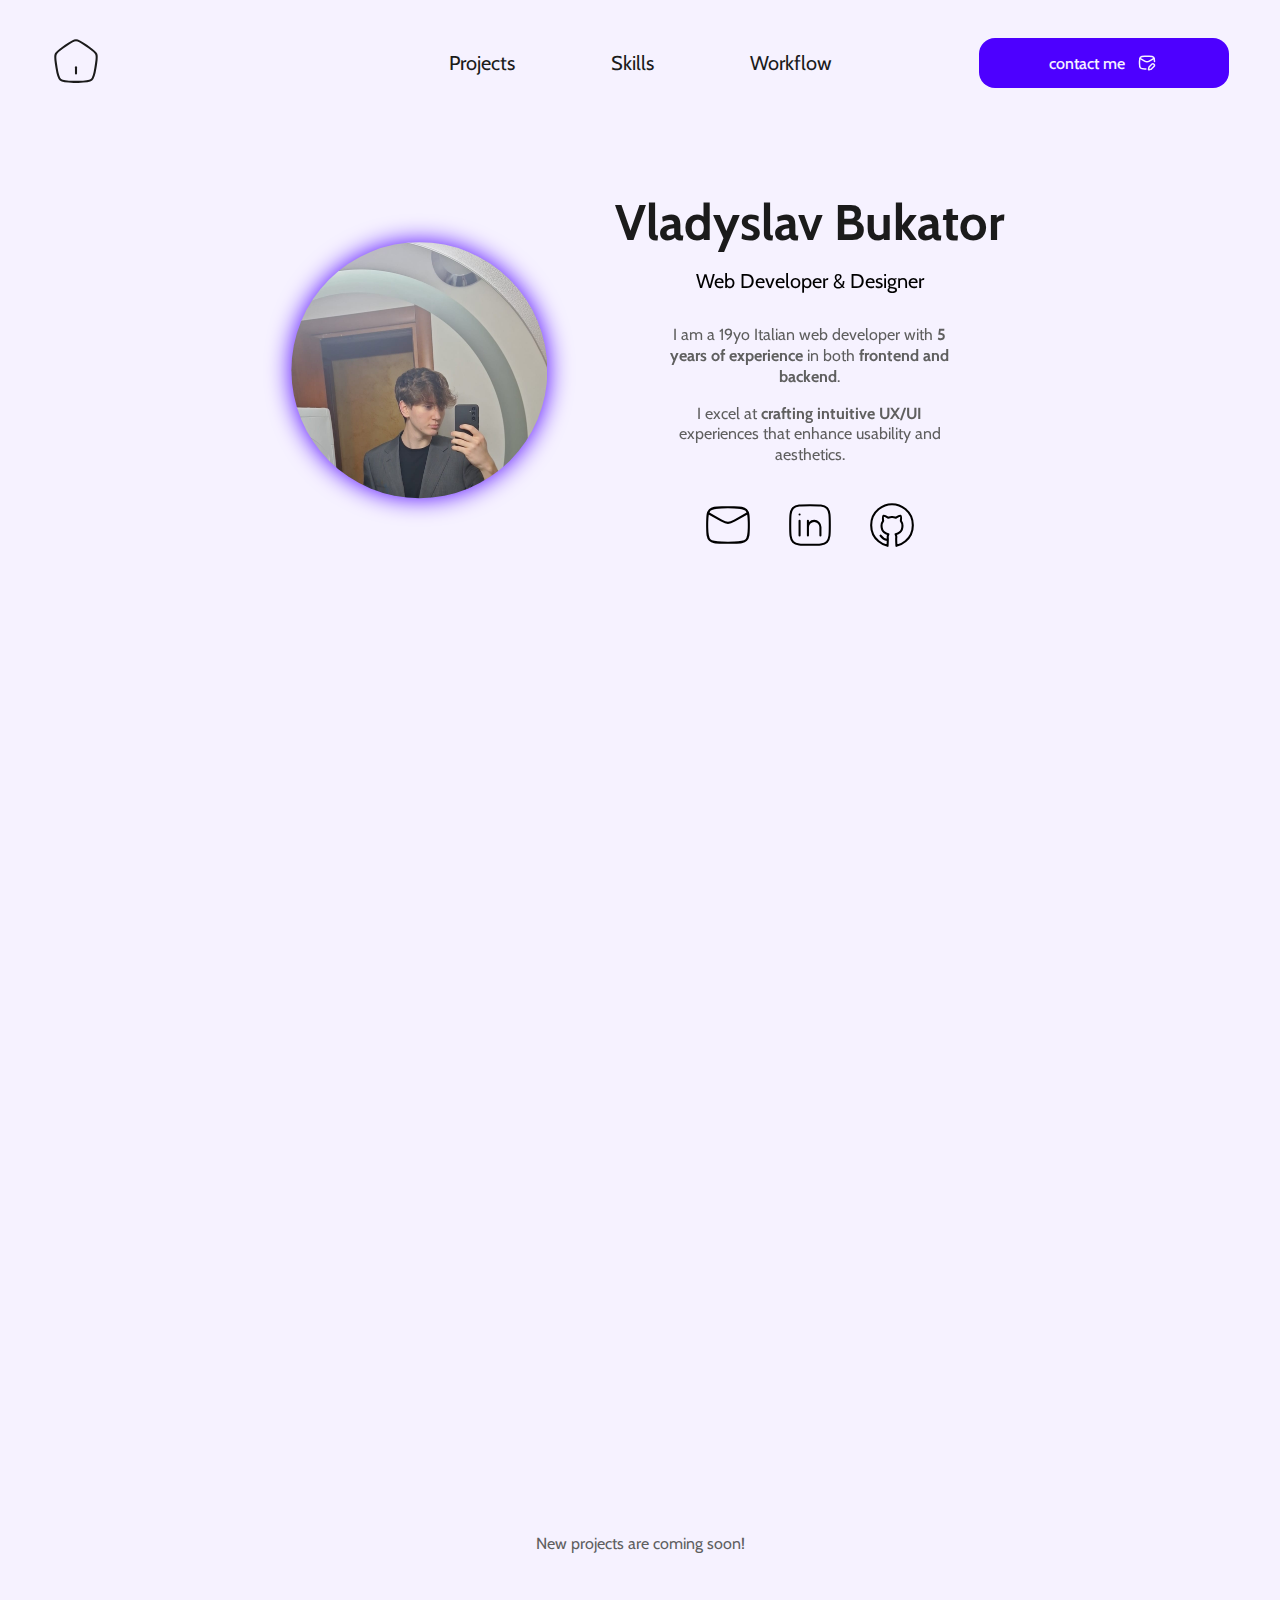
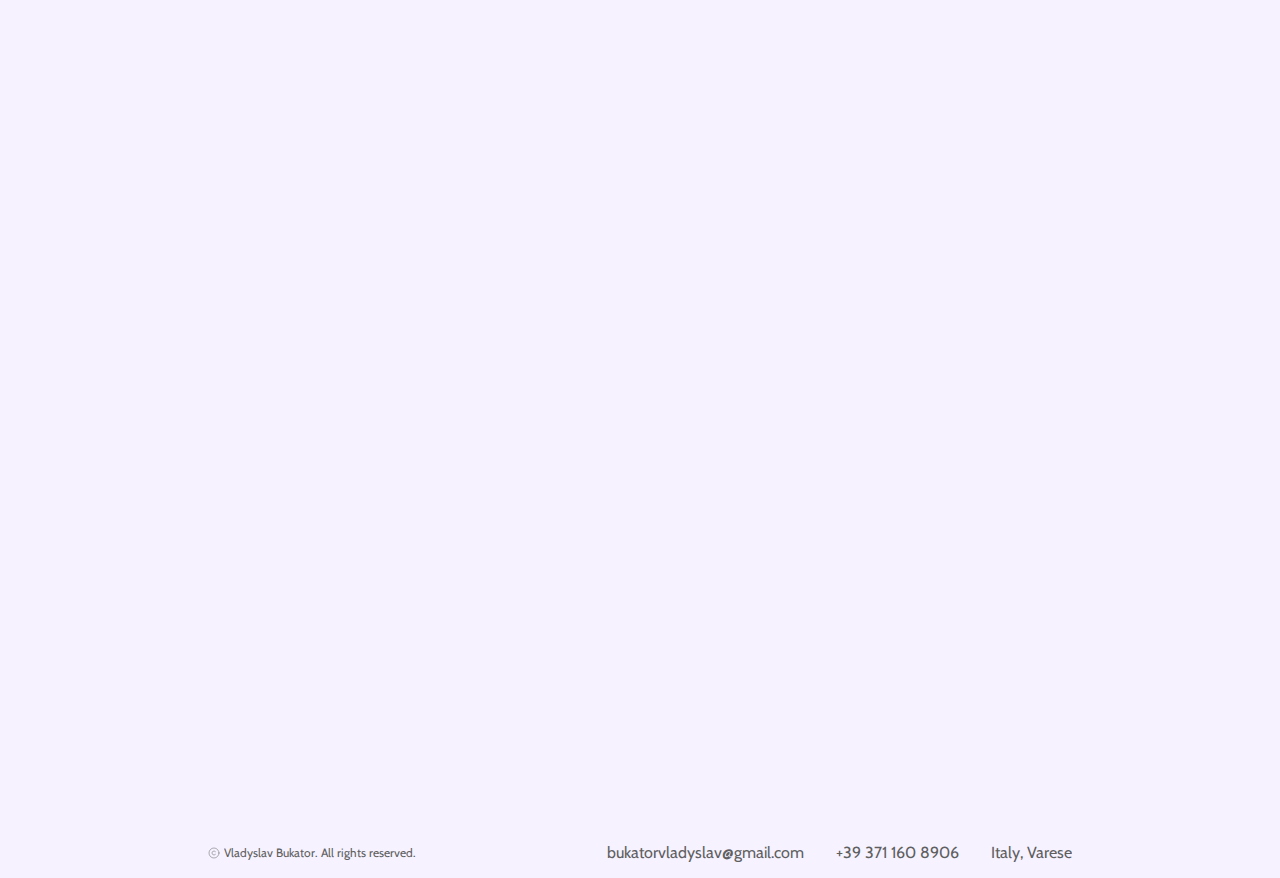
==== commit 537dd44c: "added title in the workflow section" ====
--- a/index.html
+++ b/index.html
@@ -588,6 +588,11 @@
 
             <section class="workflow-section" id="workflow">
                 <div class="accordion-content hidden">
+                    <div class="title-skills hidden">
+                        <h1>Workflow</h1>
+                        <p>From Concept to Completion: My Process in Action</p>
+                    </div>
+
                     <div class="accordion-element" onclick="accordion1()">
                         <div class="top">
                             <div class="left">
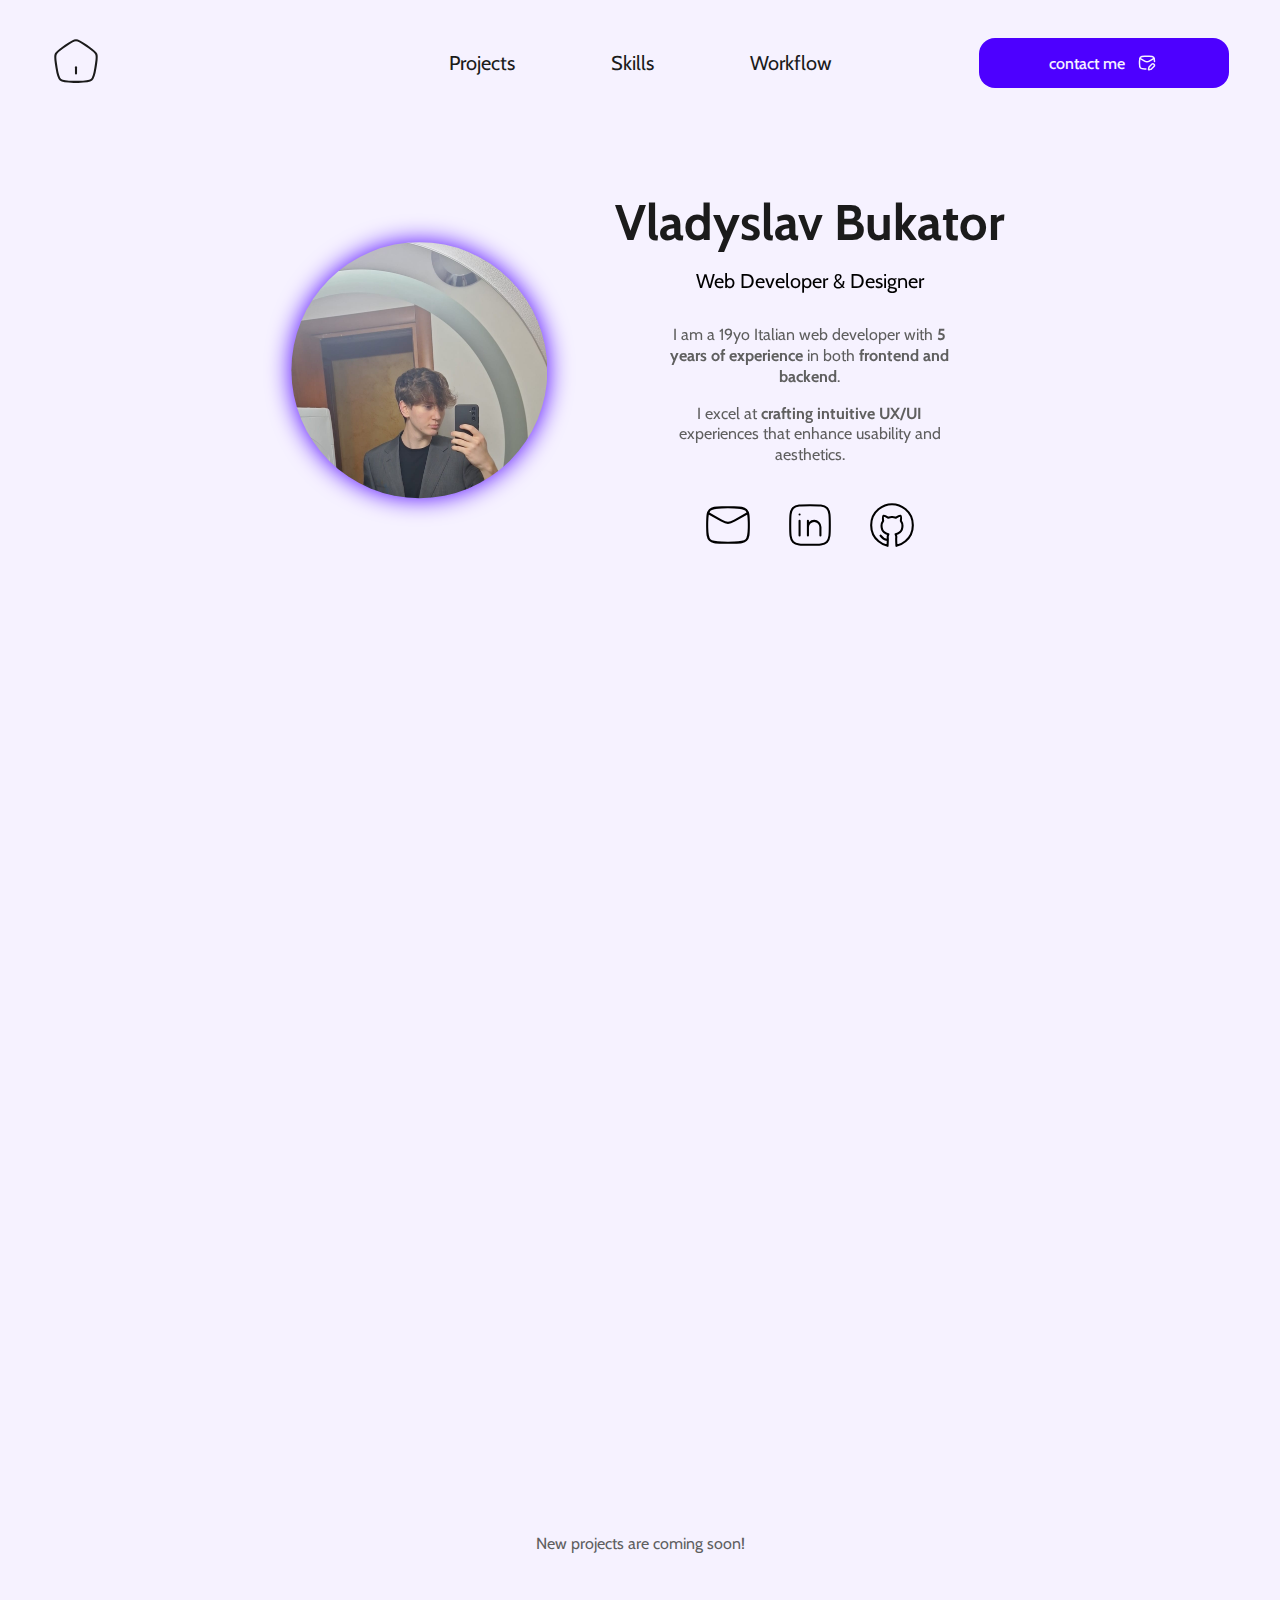
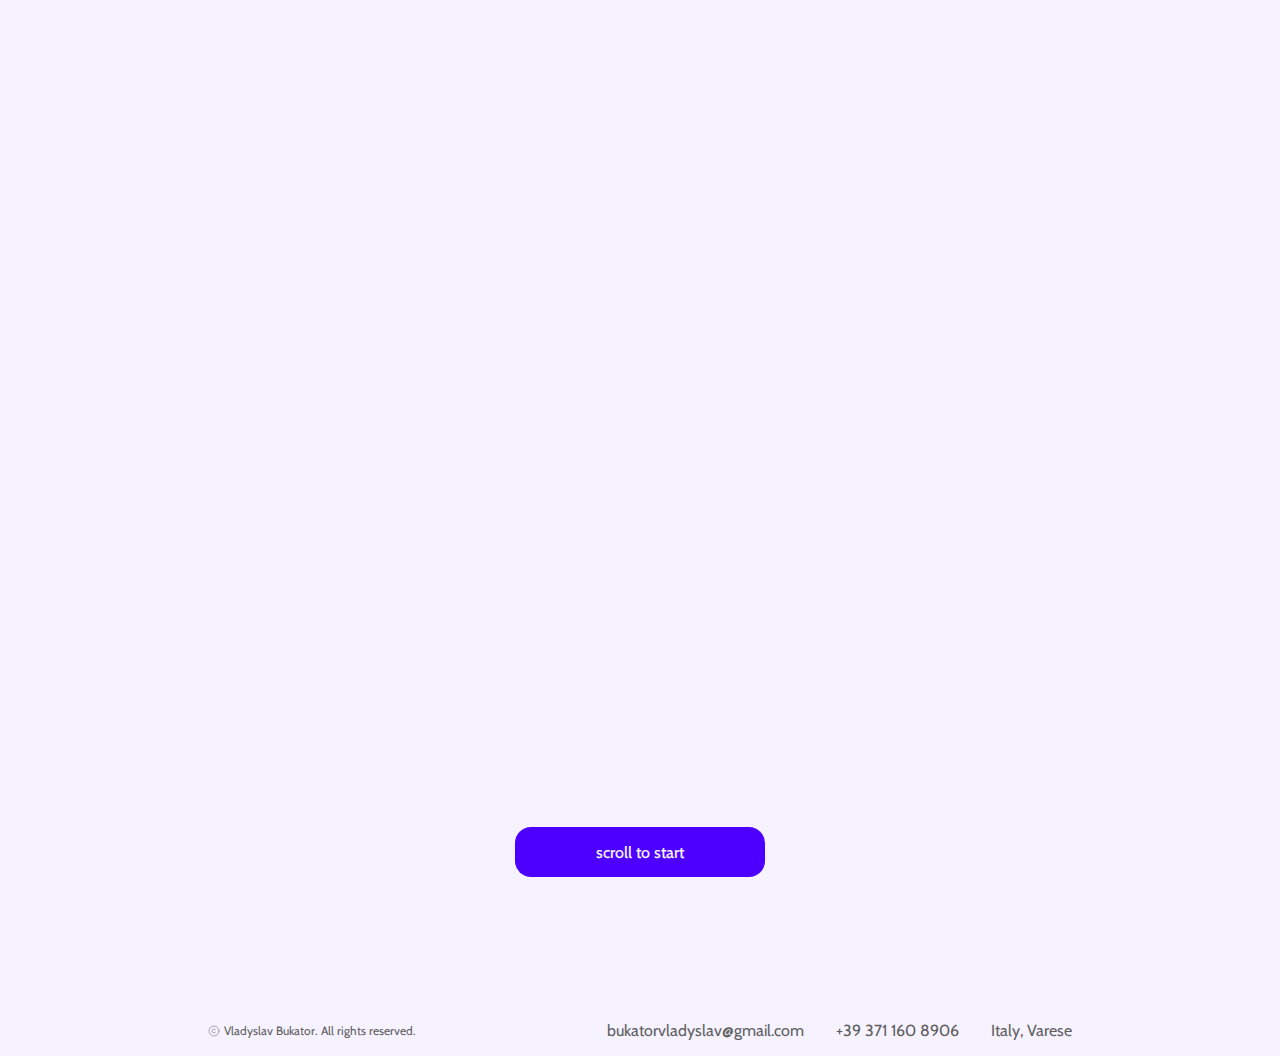
==== commit 5e73b58c: "fixing the button "contact me" in the mobile version and adding a scroll up button in the homepage" ====
--- a/index.html
+++ b/index.html
@@ -39,9 +39,9 @@
                 </div>
 
                 <div class="navbar-text">
-                    <a class="navtext" href="#projects">Projects</a>
-                    <a class="navtext" href="#skills">Skills</a>
-                    <a class="navtext" href="#workflow">Workflow</a>
+                    <a class="navtext" href="projects.html">Projects</a>
+                    <a class="navtext" href="index.html#skills">Skills</a>
+                    <a class="navtext" href="index.html#workflow">Workflow</a>
                 </div>
 
                 <a href="mailto:bukatorvladyslav@gmail.com">
@@ -148,27 +148,61 @@
 
             <div class="menu-content" id="menuContent">
                 <div class="links">
-                    <a class="navtext" href="#projects" onclick="openMenu()"
+                    <a class="navtext" href="projects.html" onclick="openMenu()"
                         >Projects</a
-                    >
-                    <a class="navtext" href="#skills" onclick="openMenu()"
-                        >Skills</a
-                    >
-                    <a class="navtext" href="#workflow" onclick="openMenu()"
-                        >Workflow</a
                     >
                     <a
                         class="navtext"
-                        href="mailto:bukatorvladyslav@gmail.com"
+                        href="index.html#skills"
                         onclick="openMenu()"
-                        >Contact Me</a
+                        >Skills</a
                     >
+                    <a
+                        class="navtext"
+                        href="index.html#workflow"
+                        onclick="openMenu()"
+                        >Workflow</a
+                    >
+                    <a href="mailto:bukatorvladyslav@gmail.com">
+                        <button class="button read-more-btn">
+                            contact me
+                            <svg
+                                xmlns="http://www.w3.org/2000/svg"
+                                viewBox="0 0 24 24"
+                                width=""
+                                height=""
+                                color=""
+                                fill="none"
+                            >
+                                <path
+                                    d="M2 5.5L8.91302 9.41697C11.4616 10.861 12.5384 10.861 15.087 9.41697L22 5.5"
+                                    stroke="currentColor"
+                                    stroke-width="2"
+                                    stroke-linejoin="round"
+                                />
+                                <path
+                                    d="M21.9953 10.0284C21.9299 6.96114 21.8972 5.42749 20.7655 4.29141C19.6337 3.15532 18.0586 3.11574 14.9083 3.03659C12.9668 2.98781 11.0443 2.9878 9.10276 3.03658C5.95252 3.11573 4.3774 3.1553 3.24564 4.29139C2.11389 5.42748 2.08118 6.96113 2.01577 10.0284C1.99474 11.0147 1.99474 11.9951 2.01577 12.9814C2.08119 16.0487 2.11389 17.5823 3.24565 18.7184C4.3774 19.8545 5.95252 19.8941 9.10277 19.9732C9.57102 19.985 10.0382 19.9939 10.5047 20"
+                                    stroke="currentColor"
+                                    stroke-width="2"
+                                    stroke-linecap="round"
+                                    stroke-linejoin="round"
+                                />
+                                <path
+                                    d="M20.8522 13.4391L21.5446 14.1315C22.1304 14.7172 22.1304 15.667 21.5446 16.2528L17.9172 19.9484C17.6319 20.2338 17.2669 20.4262 16.8702 20.5002L14.622 20.9883C14.2671 21.0653 13.951 20.7502 14.027 20.395L14.5056 18.1597C14.5796 17.763 14.772 17.398 15.0574 17.1126L18.7309 13.4391C19.3167 12.8533 20.2665 12.8533 20.8522 13.4391Z"
+                                    stroke="currentColor"
+                                    stroke-width="2"
+                                    stroke-linecap="round"
+                                    stroke-linejoin="round"
+                                />
+                            </svg>
+                        </button>
+                    </a>
                 </div>
             </div>
         </header>
 
         <div class="layout-grid">
-            <section class="hero">
+            <section class="hero" id="hero">
                 <div class="hero-content hidden">
                     <div class="profile-picture">
                         <img src="profile-pic.jpg" alt="" />
@@ -590,7 +624,10 @@
                 <div class="accordion-content hidden">
                     <div class="title-skills hidden">
                         <h1>Workflow</h1>
-                        <p>From Concept to Completion: My Process in Action</p>
+                        <p>
+                            From concept to completion. Here's my process in
+                            action
+                        </p>
                     </div>
 
                     <div class="accordion-element" onclick="accordion1()">
@@ -929,6 +966,12 @@
                             </p>
                         </div>
                     </div>
+                </div>
+
+                <div class="button-homepage">
+                    <a href="index.html#hero">
+                        <button class="button">scroll to start</button>
+                    </a>
                 </div>
             </section>
 
--- a/styles.css
+++ b/styles.css
@@ -170,6 +170,18 @@
     }
 }
 
+.button-homepage {
+    display: flex;
+    justify-content: center;
+    margin-top: 8rem;
+
+    & button {
+        font-size: var(--small-text-size-16);
+        font-weight: 500;
+        overflow: hidden;
+    }
+}
+
 .layout-grid {
     margin: 0 15vw;
 }
@@ -293,6 +305,7 @@
             position: absolute;
             top: 50%;
             left: 50%;
+            text-align: center;
             transform: translate(-50%, -50%);
 
             & a {
@@ -308,6 +321,18 @@
         font-size: var(--text-size-20);
     }
 
+    .button-homepage {
+        margin-top: 4rem;
+        & .button {
+            font-size: var(--text-size-20);
+
+            &:hover {
+                background: var(--primary-color);
+                color: var(--background-color);
+            }
+        }
+    }
+
     /*---------Footer---------*/
 
     .footer-content {
@@ -327,3 +352,27 @@
         }
     }
 }
+
+@keyframes menu {
+    0% {
+        transform: translateX(100vw);
+        filter: blur(12px);
+        opacity: 0;
+    }
+
+    100% {
+        transform: translateX(0);
+        filter: blur(0);
+        opacity: 1;
+    }
+}
+
+@keyframes menuIcon {
+    0% {
+        opacity: 1;
+    }
+
+    100% {
+        opacity: 0;
+    }
+}
--- a/home.css
+++ b/home.css
@@ -821,27 +821,3 @@
         filter: drop-shadow(0px 0px 12px var(--primary-color));
     }
 }
-
-@keyframes menu {
-    0% {
-        transform: translateX(100vw);
-        filter: blur(12px);
-        opacity: 0;
-    }
-
-    100% {
-        transform: translateX(0);
-        filter: blur(0);
-        opacity: 1;
-    }
-}
-
-@keyframes menuIcon {
-    0% {
-        opacity: 1;
-    }
-
-    100% {
-        opacity: 0;
-    }
-}
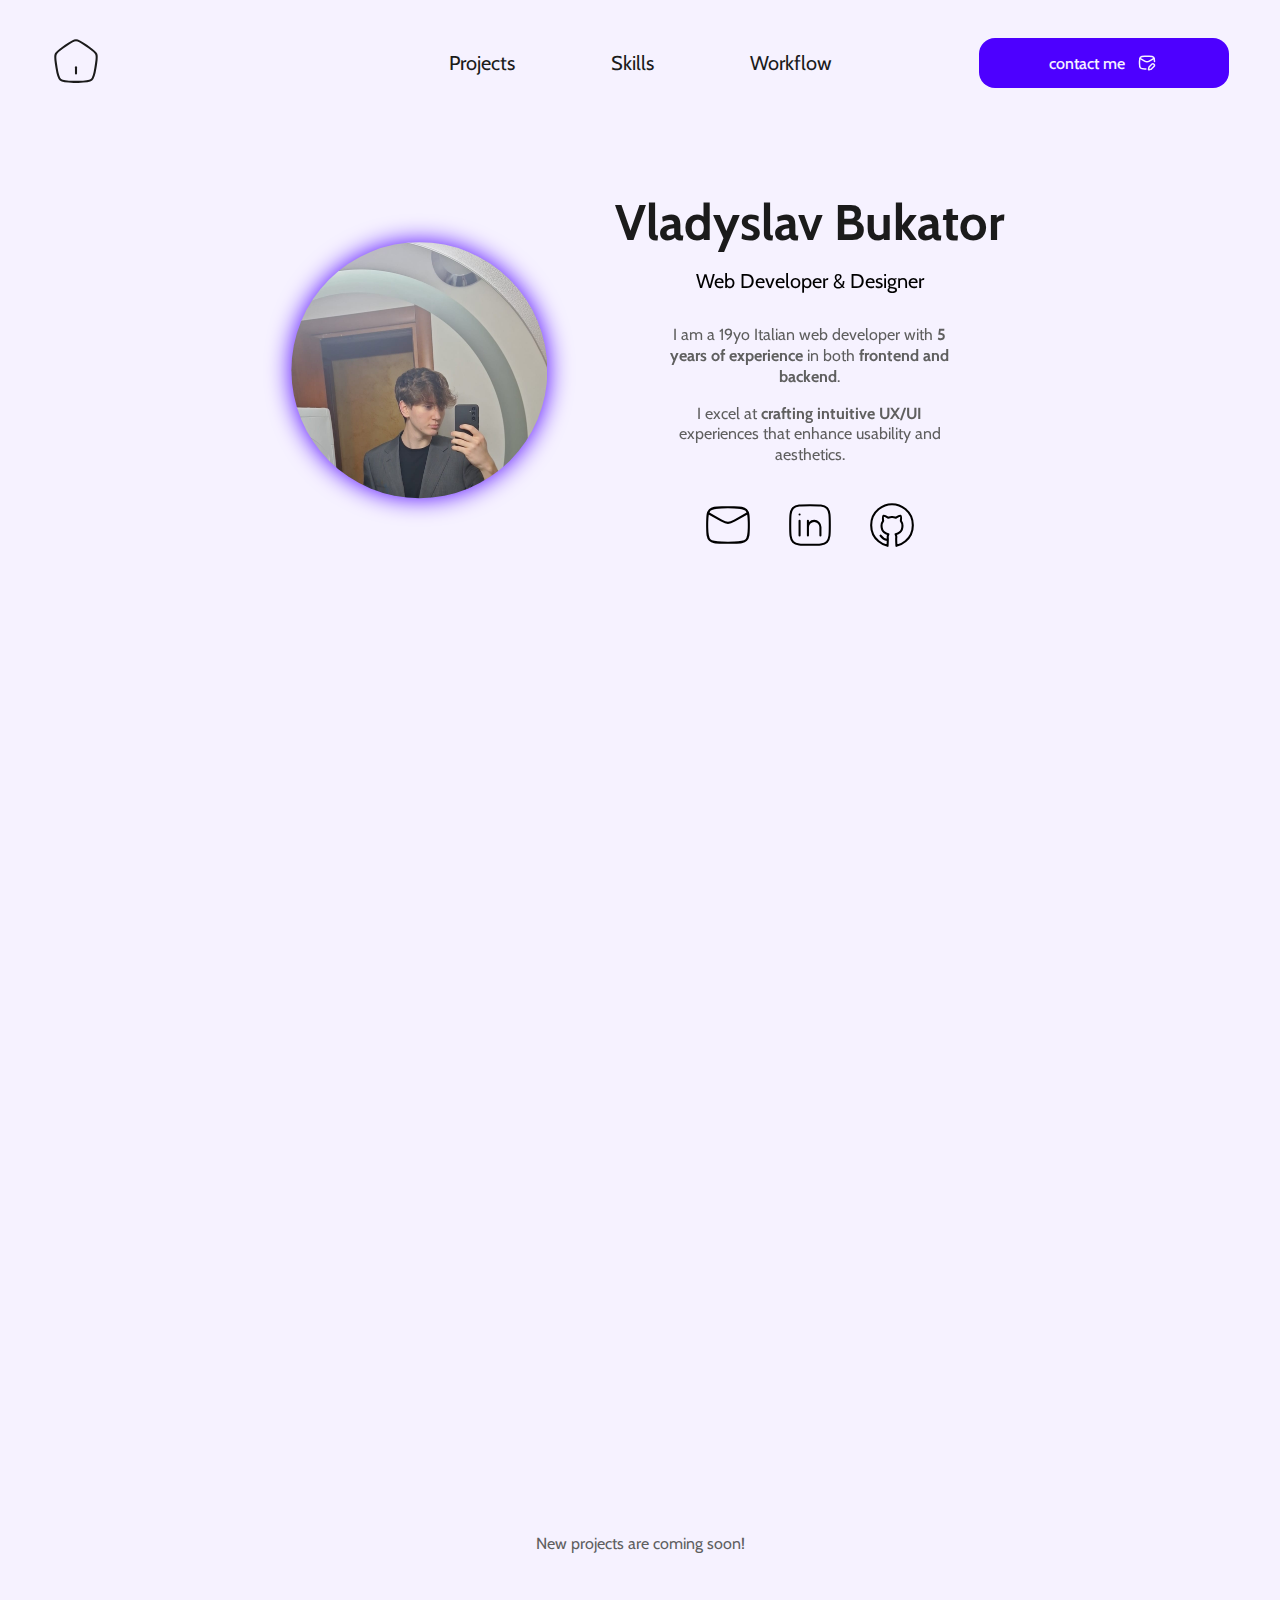
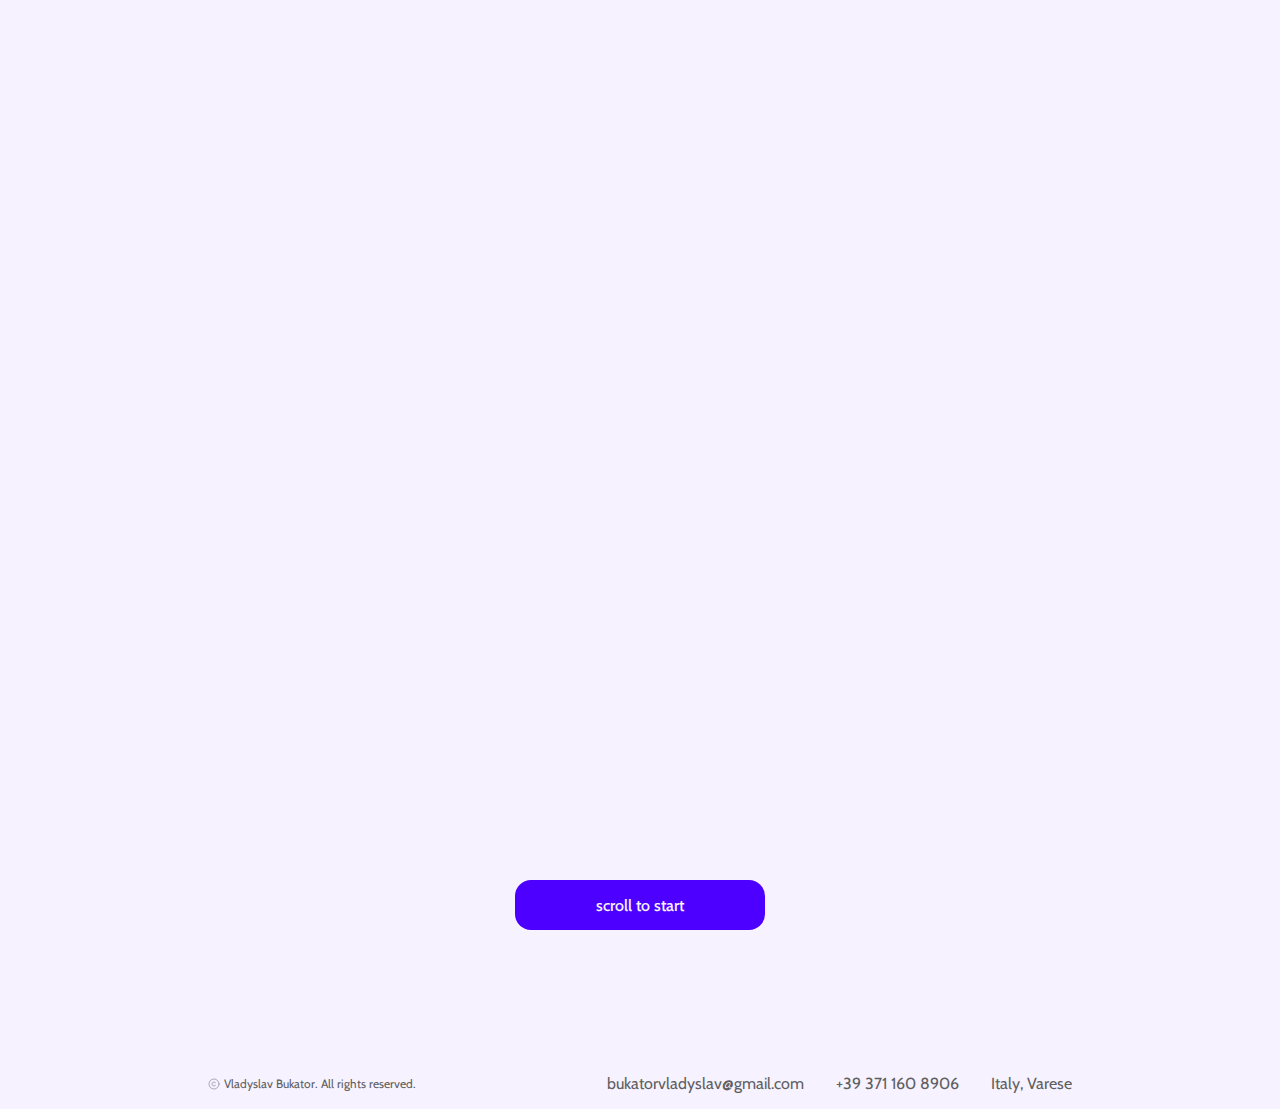
==== commit 9a27c76b: "adding react as a skill" ====
--- a/index.html
+++ b/index.html
@@ -534,21 +534,25 @@
                         <div class="list">
                             <div class="element">
                                 <p class="skill-num">01.</p>
+                                <p>React</p>
+                            </div>
+                            <div class="element">
+                                <p class="skill-num">02.</p>
                                 <p>HTML</p>
                             </div>
 
                             <div class="element">
-                                <p class="skill-num">02.</p>
+                                <p class="skill-num">03.</p>
                                 <p>CSS</p>
                             </div>
 
                             <div class="element">
-                                <p class="skill-num">03.</p>
+                                <p class="skill-num">04.</p>
                                 <p>Javascript</p>
                             </div>
 
                             <div class="element">
-                                <p class="skill-num">04.</p>
+                                <p class="skill-num">05.</p>
                                 <p>Typescript</p>
                             </div>
                         </div>
